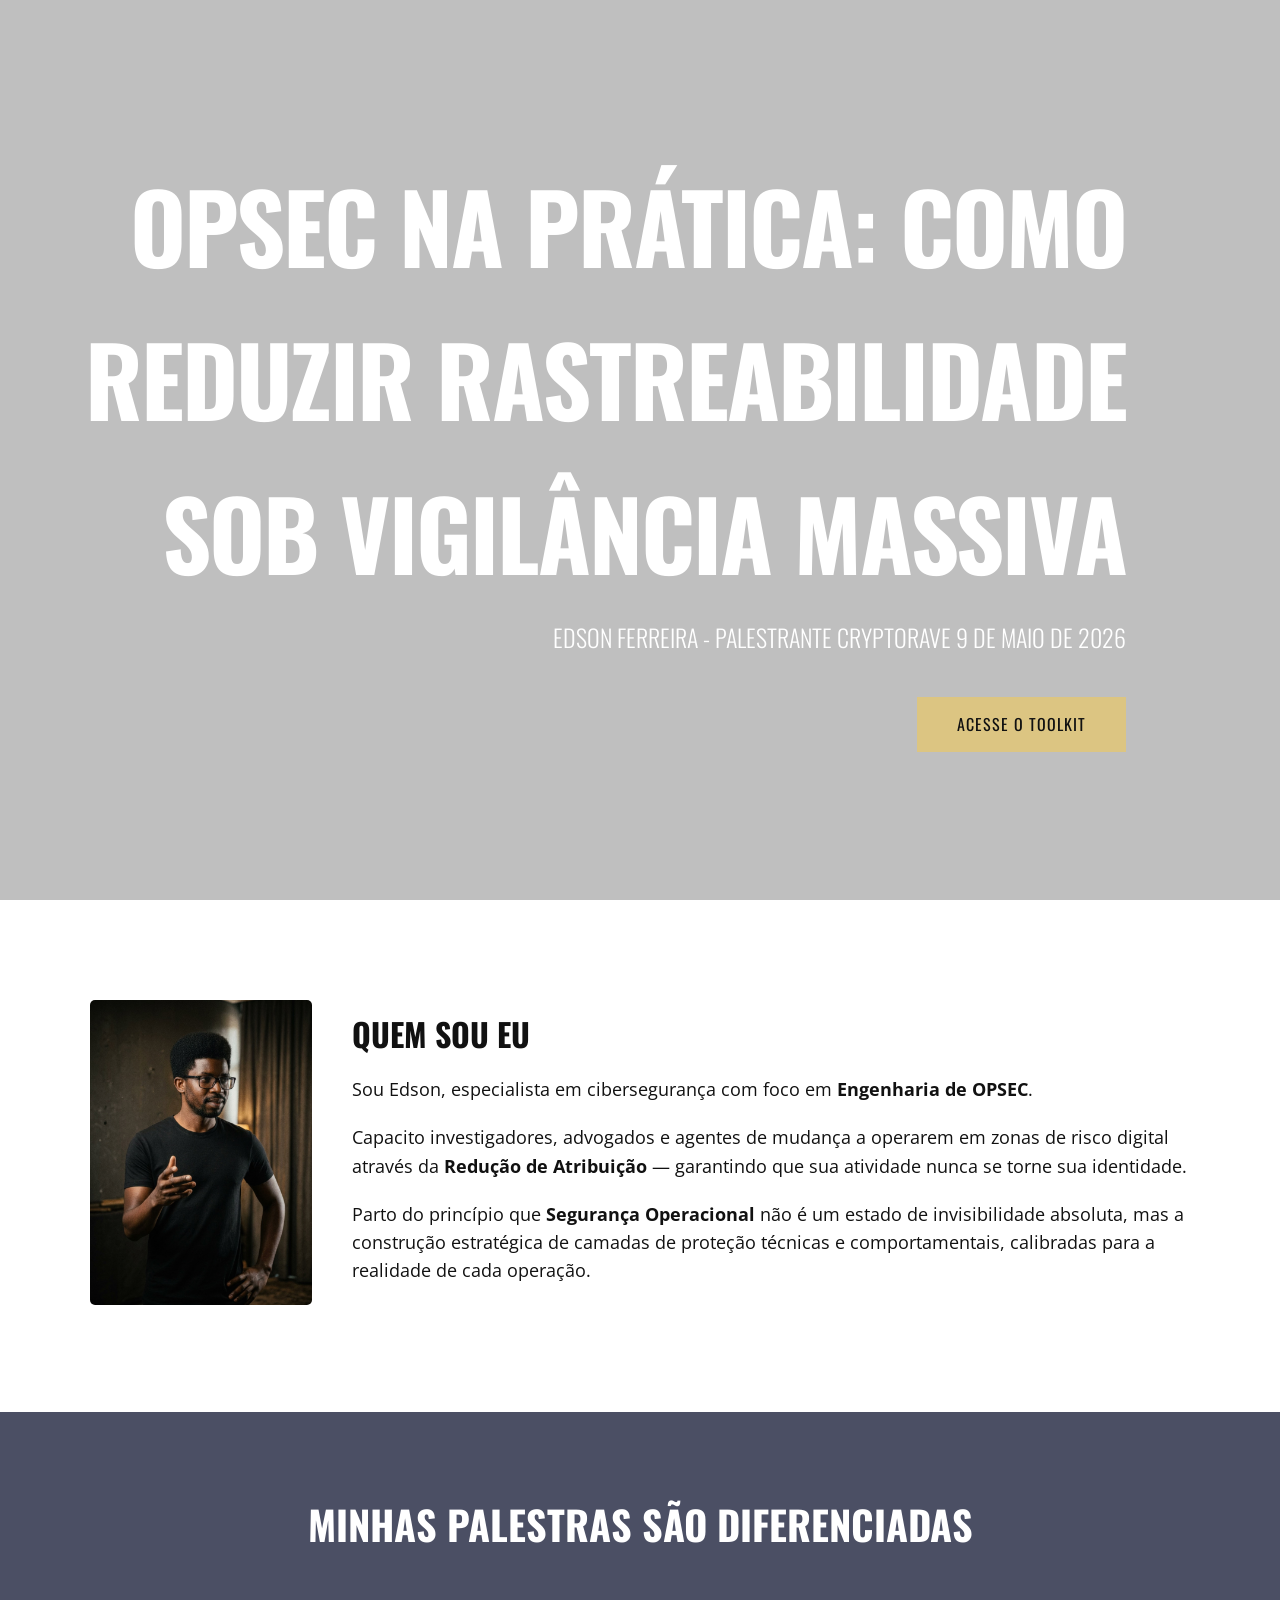
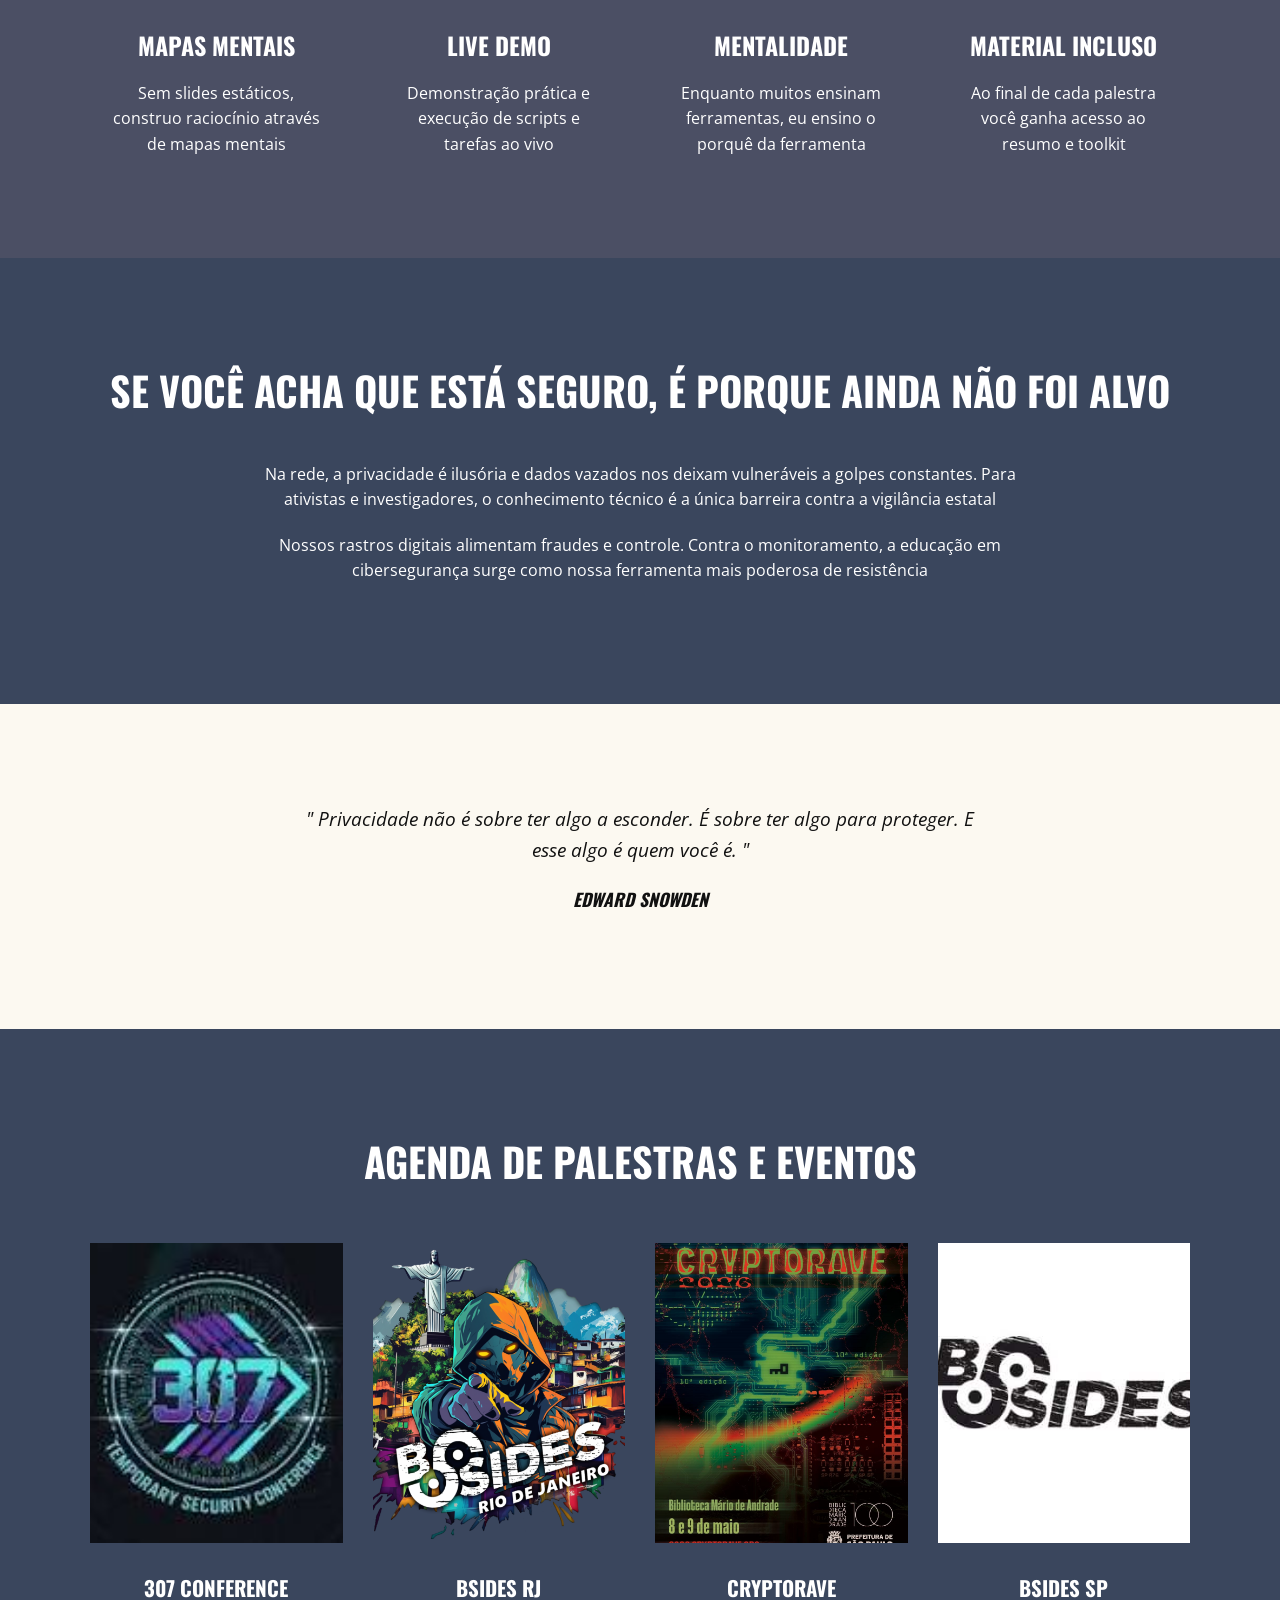
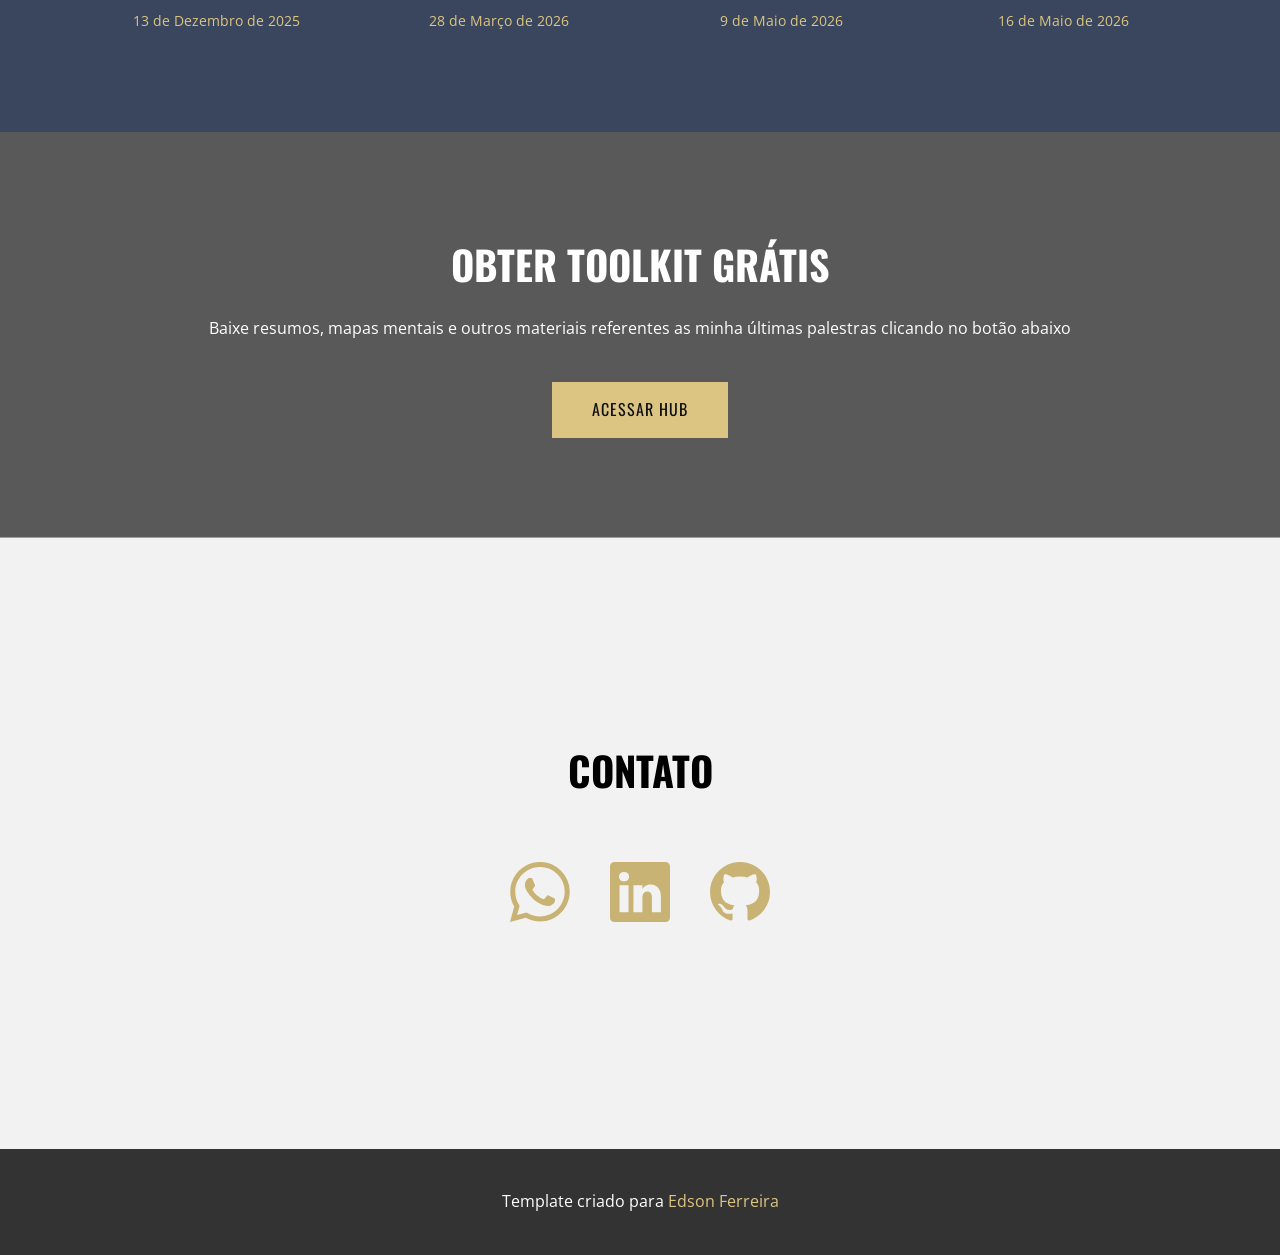
==== docs/index.html @ 75ad2853 "site update" ====
<!DOCTYPE html>
<html lang="pt-BR">
<head>
    <meta charset="UTF-8">
    <meta name="viewport" content="width=device-width, initial-scale=1.0">
    <title>Palestrante Edson Ferreira</title>
    <link rel="stylesheet" href="style.css">
    <link href="https://fonts.googleapis.com/css2?family=Oswald:wght@300;400;700&family=Open+Sans:wght@300;400;600;700&display=swap" rel="stylesheet">
</head>
<body>

    <!-- Section 1: Hero -->
    <section class="hero">
        <div class="container">
            
            <div class="hero-content">
                <h1>OPSEC na Prática: Como Reduzir Rastreabilidade sob Vigilância Massiva</h1>
                <h3>Edson Ferreira - Palestrante CryptoRave 9 de maio de 2026</h3>
                <a href="https://mega.nz/folder/TqhE2b7R#k2i8Ssuk_IgOV8FLFuTbSA" target="_blank" class="btn">ACESSE O TOOLKIT</a>
            </div>
        </div>
    </section>

    <!-- Section 2: Quem Somos -->
    <section class="about">
        <div class="container flex">
            <div class="about-image">
                <img src="img/edsonteraverso.png" alt="Edson">
            </div>
            <div class="about-text">
                <h3>QUEM SOU EU</h3>
                <p>Sou Edson, especialista em cibersegurança com foco em <b>Engenharia de OPSEC</b>.
</p>
                <p>Capacito investigadores, advogados e agentes de mudança a operarem em zonas de risco digital através da <b>Redução de Atribuição</b> — garantindo que sua atividade nunca se torne sua identidade.
</p>

<p>Parto do princípio que <b>Segurança Operacional</b> não é um estado de invisibilidade absoluta, mas a construção estratégica de camadas de proteção técnicas e comportamentais, calibradas para a realidade de cada operação.</p>

            </div>
        </div>
    </section>

    <!-- Section 3: Diferenciais -->
    <section class="differences">
        <div class="container">
            <h2>Minhas palestras são diferenciadas</h2>
            <div class="grid-4">
                <div class="diff-item">
                    <h3>Mapas mentais</h3>
                    <p>Sem slides estáticos, construo raciocínio através de mapas mentais</p>
                </div>
                <div class="diff-item">
                    <h3>Live Demo</h3>
                    <p>Demonstração prática e execução de scripts e tarefas ao vivo</p>
                </div>
                <div class="diff-item">
                    <h3>Mentalidade</h3>
                    <p>Enquanto muitos ensinam ferramentas, eu ensino o porquê da ferramenta</p>
                </div>
                <div class="diff-item">
                    <h3>Material Incluso</h3>
                    <p>Ao final de cada palestra você ganha acesso ao resumo e toolkit</p>
                </div>
            </div>
        </div>
    </section>

    <!-- Section 5: Wellcom -->
    <section class="welcome">
        <div class="container">
            <h2>Se você acha que está seguro, é porque ainda não foi alvo</h2>
            <div class="welcome-content">
                <p>Na rede, a privacidade é ilusória e dados vazados nos deixam vulneráveis a golpes constantes. Para ativistas e investigadores, o conhecimento técnico é a única barreira contra a vigilância estatal</p>
                <p>Nossos rastros digitais alimentam fraudes e controle. Contra o monitoramento, a educação em cibersegurança surge como nossa ferramenta mais poderosa de resistência</p>
            </div>
        </div>
    </section>

    <!-- Section 7: Depoimentos -->
    <section class="testimonials">
        <div class="container">
            
            <div class="testimonial-box">
                <p>" Privacidade não é sobre ter algo a esconder. É sobre ter algo para proteger. E esse algo é quem você é. "</p>
                <h6>Edward Snowden</h6>
            </div>
        </div>
    </section>

    <!-- Section 8: Nosso Time -->
    <section class="team">
        <div class="container">
            <h2>AGENDA DE PALESTRAS E  EVENTOS</h2>
            <div class="grid-4">
                
                <div class="team-member">
                    <img src="img/307.jpeg" alt="307">
                    <h5>307 Conference</h5>
                    <p>13 de Dezembro de 2025</p>
                </div>
                <div class="team-member">
                    <img src="img/bsidesrj2026.png" alt="Bsides">
                    <h5>BSides RJ</h5>
                    <p>28 de Março de 2026</p>
                </div>
                <div class="team-member">
                    <img src="img/cryptorave2026.JPG" alt="CryptoRave">
                    <h5>CryptoRave</h5>
                    <p>9 de Maio de 2026</p>
                </div>
                <div class="team-member">
                    <img src="img/bsidessp.jpg" alt="DevFest">
                    <h5>BSides SP</h5>
                    <p>16 de Maio de 2026</p>
                </div>
            </div>
        </div>
    </section>

    <!-- Section 9: Consulta Grátis -->
    <section class="free-consultation">
        <div class="container">
            <h3>obter toolkit grátis</h3>
            <p>Baixe resumos, mapas mentais e outros materiais referentes as minha últimas palestras clicando no botão abaixo</p>
            <a href="https://mega.nz/folder/fmhHBZbS#oVBA1mnUXLTudNggV1GEWg" target="_blank" class="btn">ACESSAR HUB</a>
        </div>
    </section>

    <!-- Section 10: Contato -->
    <section class="contact" style="padding: 200px 0; text-align: center;">
    <div class="container">
        <!-- Título em Preto -->
        <h2 style="margin-bottom: 40px; color: #000000;">CONTATO</h2>
        
        <div class="social-links" style="display: flex; justify-content: center; gap: 40px; padding: 20px 0;">
            
            <!-- WhatsApp -->
            <a href="https://wa.me/5511998306518" target="_blank" rel="noopener noreferrer" aria-label="WhatsApp" style="color: #c9b374; text-decoration: none;">
                <svg xmlns="http://w3.org" width="60" height="60" fill="currentColor" viewBox="0 0 16 16">
                    <path d="M13.601 2.326A7.854 7.854 0 0 0 7.994 0C3.627 0 .068 3.558.064 7.926c0 1.399.366 2.76 1.06 3.973L0 16l4.204-1.102a7.933 7.933 0 0 0 3.79.965h.004c4.368 0 7.926-3.558 7.93-7.93a7.898 7.898 0 0 0-2.327-5.607zM7.994 14.52a6.573 6.573 0 0 1-3.356-.92l-.24-.144-2.494.654.666-2.433-.156-.251a6.56 6.56 0 0 1-1.007-3.505c0-3.626 2.957-6.584 6.591-6.584a6.56 6.56 0 0 1 4.66 1.931 6.557 6.557 0 0 1 1.928 4.66c-.004 3.639-2.961 6.592-6.592 6.592zm3.615-4.934c-.197-.099-1.17-.578-1.353-.646-.182-.065-.315-.099-.445.099-.133.197-.513.646-.627.775-.114.133-.232.148-.43.05-.197-.1-.836-.308-1.592-.985-.59-.525-.985-1.175-1.103-1.372-.114-.198-.011-.304.088-.403.087-.088.197-.232.296-.346.1-.114.133-.198.198-.33.065-.134.034-.248-.015-.347-.05-.099-.445-1.076-.612-1.47-.16-.389-.323-.335-.445-.34-.114-.007-.247-.007-.38-.007a.729.729 0 0 0-.529.247c-.182.198-.691.677-.691 1.654 0 .977.71 1.916.81 2.049.098.133 1.394 2.132 3.383 2.992.47.205.84.326 1.129.418.475.152.904.129 1.246.08.38-.058 1.171-.48 1.338-.943.164-.464.164-.86.114-.943-.049-.084-.182-.133-.38-.232z"/>
                </svg>
            </a>

            <!-- LinkedIn -->
            <a href="https://linkedin.com/in/teraverso" target="_blank" rel="noopener noreferrer" aria-label="LinkedIn" style="color: #c9b374; text-decoration: none;">
                <svg xmlns="http://w3.org" width="60" height="60" fill="currentColor" viewBox="0 0 16 16">
                    <path d="M0 1.146C0 .513.526 0 1.175 0h13.65C15.474 0 16 .513 16 1.146v13.708c0 .633-.526 1.146-1.175 1.146H1.175C.526 16 0 15.487 0 14.854V1.146zm4.943 12.248V6.169H2.542v7.225h2.401zm-1.2-8.212c.837 0 1.358-.554 1.358-1.248-.015-.709-.52-1.248-1.342-1.248-.822 0-1.359.54-1.359 1.248 0 .694.521 1.248 1.327 1.248h.016zm4.908 8.212V9.359c0-.216.016-.432.08-.586.173-.432.568-.878 1.232-.878.869 0 1.216.662 1.216 1.634v3.865h2.401V9.25c0-2.22-1.184-3.252-2.764-3.252-1.274 0-1.845.7-2.165 1.193v.025h-.016a5.54 5.54 0 0 1 .016-.025V6.169h-2.4c.03.678 0 7.225 0 7.225h2.4z"/>
                </svg>
            </a>

            <!-- GitHub -->
            <a href="https://github.com/teraverso" target="_blank" rel="noopener noreferrer" aria-label="GitHub" style="color: #c9b374; text-decoration: none;">
                <svg xmlns="http://w3.org" width="60" height="60" fill="currentColor" viewBox="0 0 16 16">
                    <path d="M8 0C3.58 0 0 3.58 0 8c0 3.54 2.29 6.53 5.47 7.59.4.07.55-.17.55-.38 0-.19-.01-.82-.01-1.49-2.01.37-2.53-.49-2.69-.94-.09-.23-.48-.94-.82-1.13-.28-.15-.68-.52-.01-.53.63-.01 1.08.58 1.23.82.72 1.21 1.87.87 2.33.66.07-.52.28-.87.51-1.07-1.78-.2-3.64-.89-3.64-3.95 0-.87.31-1.59.82-2.15-.08-.2-.36-1.02.08-2.12 0 0 .67-.21 2.2.82.64-.18 1.32-.27 2-.27.68 0 1.36.09 2 .27 1.53-1.04 2.2-.82 2.2-.82.44 1.1.16 1.92.08 2.12.51.56.82 1.27.82 2.15 0 3.07-1.87 3.75-3.65 3.95.29.25.54.73.54 1.48 0 1.07-.01 1.93-.01 2.2 0 .21.15.46.55.38A8.012 8.012 0 0 0 16 8c0-4.42-3.58-8-8-8z"/>
                </svg>
            </a>

        </div>
    </div>
</section>

    <!-- Footer -->
    <footer>
        <div class="container">
            <p>Template criado para <a href="#">Edson Ferreira</a></p>
        </div>
    </footer>

</body>
</html>
---- docs/style.css ----
/* Reset e Estilos Gerais */
* {
    margin: 0;
    padding: 0;
    box-sizing: border-box;
}

body {
    font-family: 'Open Sans', sans-serif;
    color: #111111;
    line-height: 1.6;
    overflow-x: hidden;
}

h1, h2, h3, h4, h5, h6 {
    font-family: 'Oswald', sans-serif;
    text-transform: uppercase;
    margin-bottom: 1rem;
}

.container {
    max-width: 1140px;
    margin: 0 auto;
    padding: 0 20px;
}

.flex {
    display: flex;
    align-items: center;
    gap: 40px;
}

.grid-4 {
    display: grid;
    grid-template-columns: repeat(auto-fit, minmax(250px, 1fr));
    gap: 30px;
}

.btn {
    display: inline-block;
    background-color: #DCC582;
    color: #111111;
    padding: 15px 40px;
    text-decoration: none;
    font-family: 'Oswald', sans-serif;
    font-weight: 400;
    letter-spacing: 1px;
    transition: background 0.3s;
    border: none;
    cursor: pointer;
}

.btn:hover {
    background-color: #c9b374;
}

/* Section 1: Hero */
.hero {
    background: linear-gradient(0deg, rgba(0, 0, 0, 0.25), rgba(0, 0, 0, 0.25)), 
                url("/img/hero.jpg");
    background-size: cover;
    background-position: center;
    height: 100vh;
    display: flex;
    align-items: center;
    justify-content: flex-end;
    color: #ffffff;
    text-align: right;
    padding-right: 10%;
}

.hero .logo {
    width: 100px;
    margin-bottom: 30px;
    position: absolute;
    top: 50px;
    left: 50px;
}

.hero h1 {
    font-size: 6rem;
    font-weight: 700;
    margin-bottom: 10px;
    letter-spacing: -2px;
}

.hero h3 {
    font-size: 1.5rem;
    font-weight: 300;
    margin-bottom: 40px;
}

/* Section 2: About */
.about {
    padding: 100px 0;
    background-color: #ffffff;
}

.about-image img {
    width: 100%;
    max-width: 500px;
    border-radius: 5px;
}

.about-text h3 {
    font-size: 2rem;
    color: #111111;
}

.about-text p {
    margin-bottom: 20px;
    font-size: 1.1rem;
}

/* Section 3: Differences */
.differences {
    padding: 80px 0;
    background-color: #4B4F64;
    color: #ffffff;
    text-align: center;
}

.differences h2 {
    font-size: 2.5rem;
    margin-bottom: 50px;
}

.diff-item {
    padding: 20px;
}

.diff-item h5 {
    font-size: 1.2rem;
    color: #DCC582;
}

.diff-item h3 {
    font-size: 1.5rem;
}

/* Section 5: Welcome */
.welcome {
    padding: 100px 0;
    background-color: #3A465D;
    color: #ffffff;
    text-align: center;
}

.welcome h2 {
    font-size: 2.5rem;
    margin-bottom: 40px;
}

.welcome-content {
    max-width: 800px;
    margin: 0 auto;
}

.welcome-content p {
    margin-bottom: 20px;
}

/* Section 7: Testimonials */
.testimonials {
    padding: 100px 0;
    background-color: #FCF9F1;
    text-align: center;
}

.testimonial-box {
    max-width: 700px;
    margin: 0 auto;
    font-style: italic;
}

.testimonial-box p {
    font-size: 1.2rem;
    margin-bottom: 20px;
}

.testimonial-box h6 {
    font-size: 1.1rem;
    font-weight: 700;
}

/* Section 8: Team */
.team {
    padding: 100px 0;
    background-color: #3A465D;
    color: #ffffff;
    text-align: center;
}

.team h2 {
    font-size: 2.5rem;
    margin-bottom: 50px;
}

.team-member img {
    width: 100%;
    height: 300px;
    object-fit: cover;
    margin-bottom: 20px;
}

.team-member h5 {
    font-size: 1.3rem;
    margin-bottom: 5px;
}

.team-member p {
    font-size: 0.9rem;
    color: #DCC582;
}

/* Section 9: Free Consultation */
.free-consultation {
    padding: 100px 0;
    background: linear-gradient(0deg, rgba(0, 0, 0, 0.65), rgba(0, 0, 0, 0.65)), 
                url("/img/hero.jpg");
    background-size: cover;
    background-position: center;
    color: #ffffff;
    text-align: center;
}

.free-consultation h3 {
    font-size: 2.5rem;
    margin-bottom: 20px;
}

.free-consultation p {
    margin-bottom: 40px;
}

/* Section 10: Contact */
.contact {
    padding: 100px 0;
    background-color: #F2F2F2;
}

.contact h2 {
    text-align: center;
    font-size: 2.5rem;
    margin-bottom: 50px;
}

.contact-grid {
    display: grid;
    grid-template-columns: 1fr 1fr;
    gap: 50px;
}

.contact-form input, .contact-form textarea {
    width: 100%;
    padding: 15px;
    margin-bottom: 20px;
    border: 1px solid #ccc;
    font-family: inherit;
}

.contact-form textarea {
    height: 150px;
}

.contact-info h3 {
    font-size: 1.8rem;
}

/* Footer */
footer {
    padding: 40px 0;
    background-color: #333333;
    color: #ffffff;
    text-align: center;
}

footer a {
    color: #DCC582;
    text-decoration: none;
}

/* Responsividade */
@media (max-width: 768px) {
    .flex {
        flex-direction: column;
    }
    .contact-grid {
        grid-template-columns: 1fr;
    }
    .hero h1 {
        font-size: 3rem;
    }
}
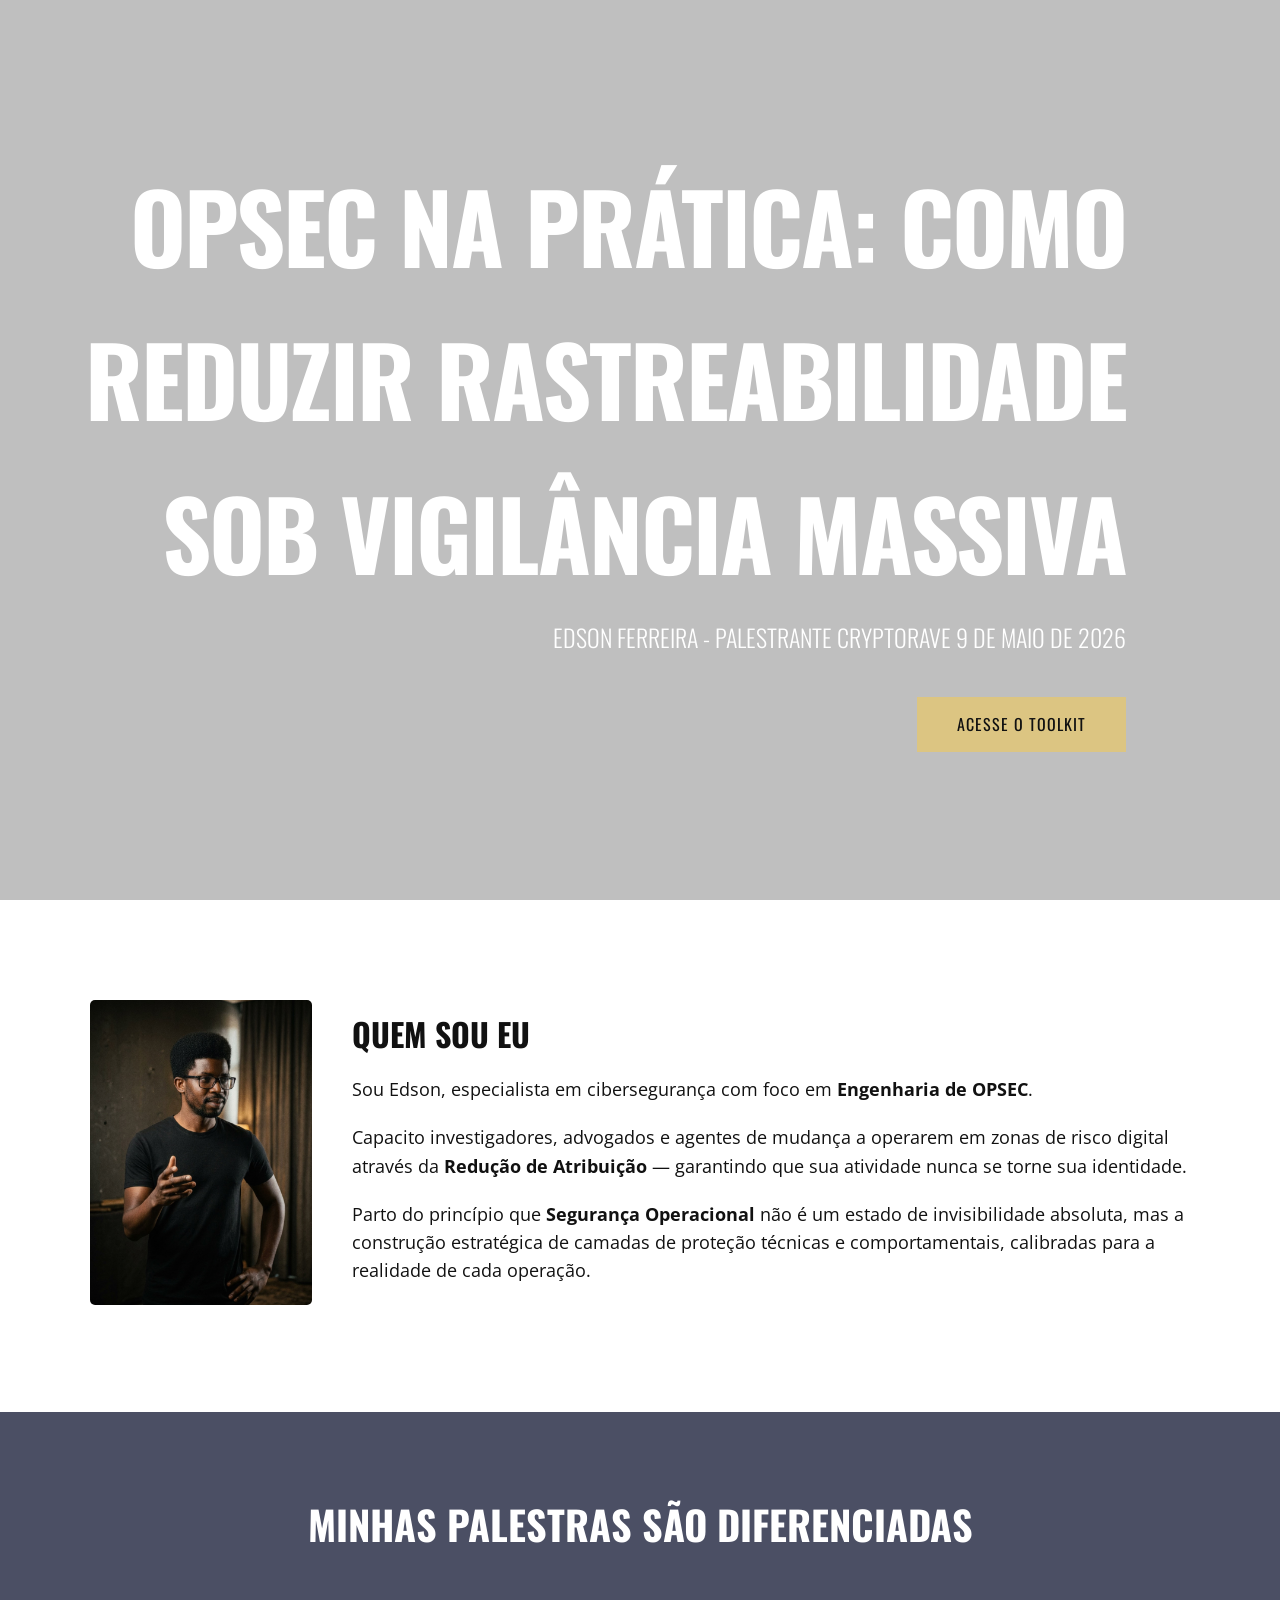
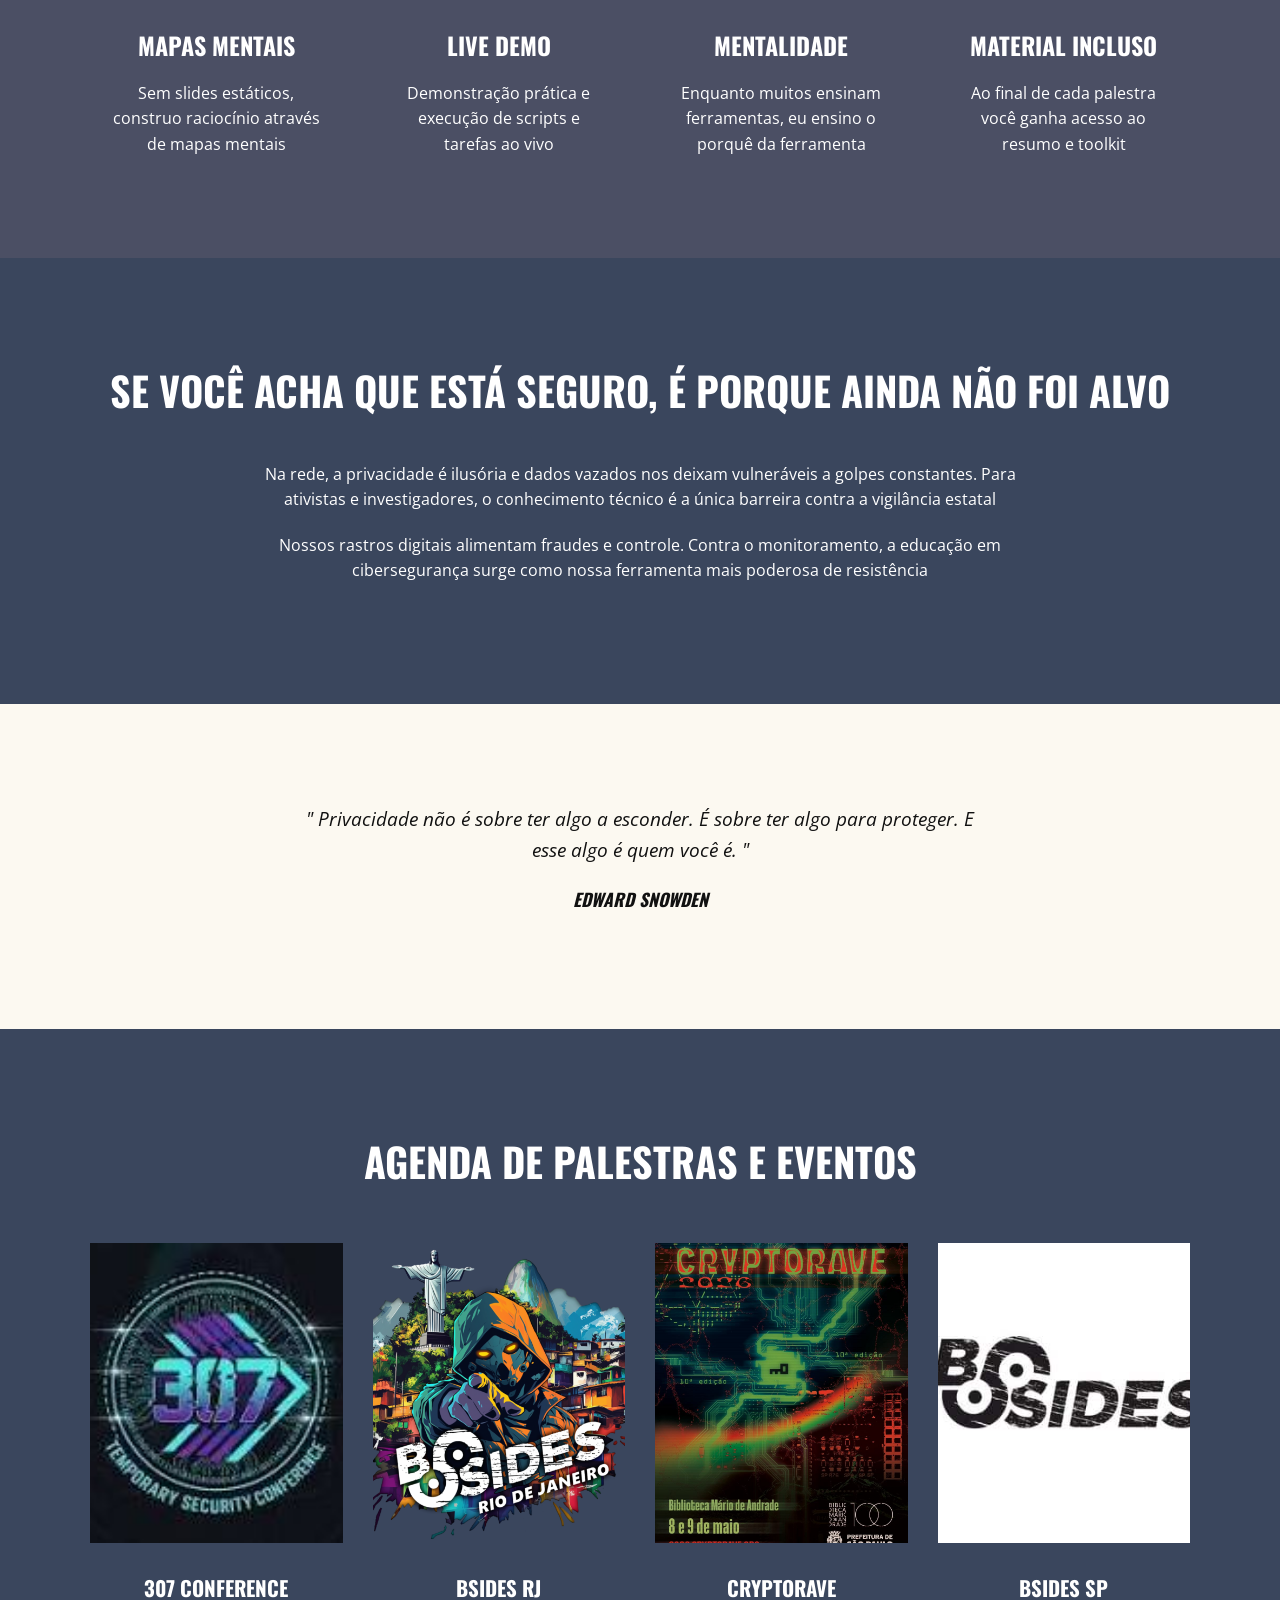
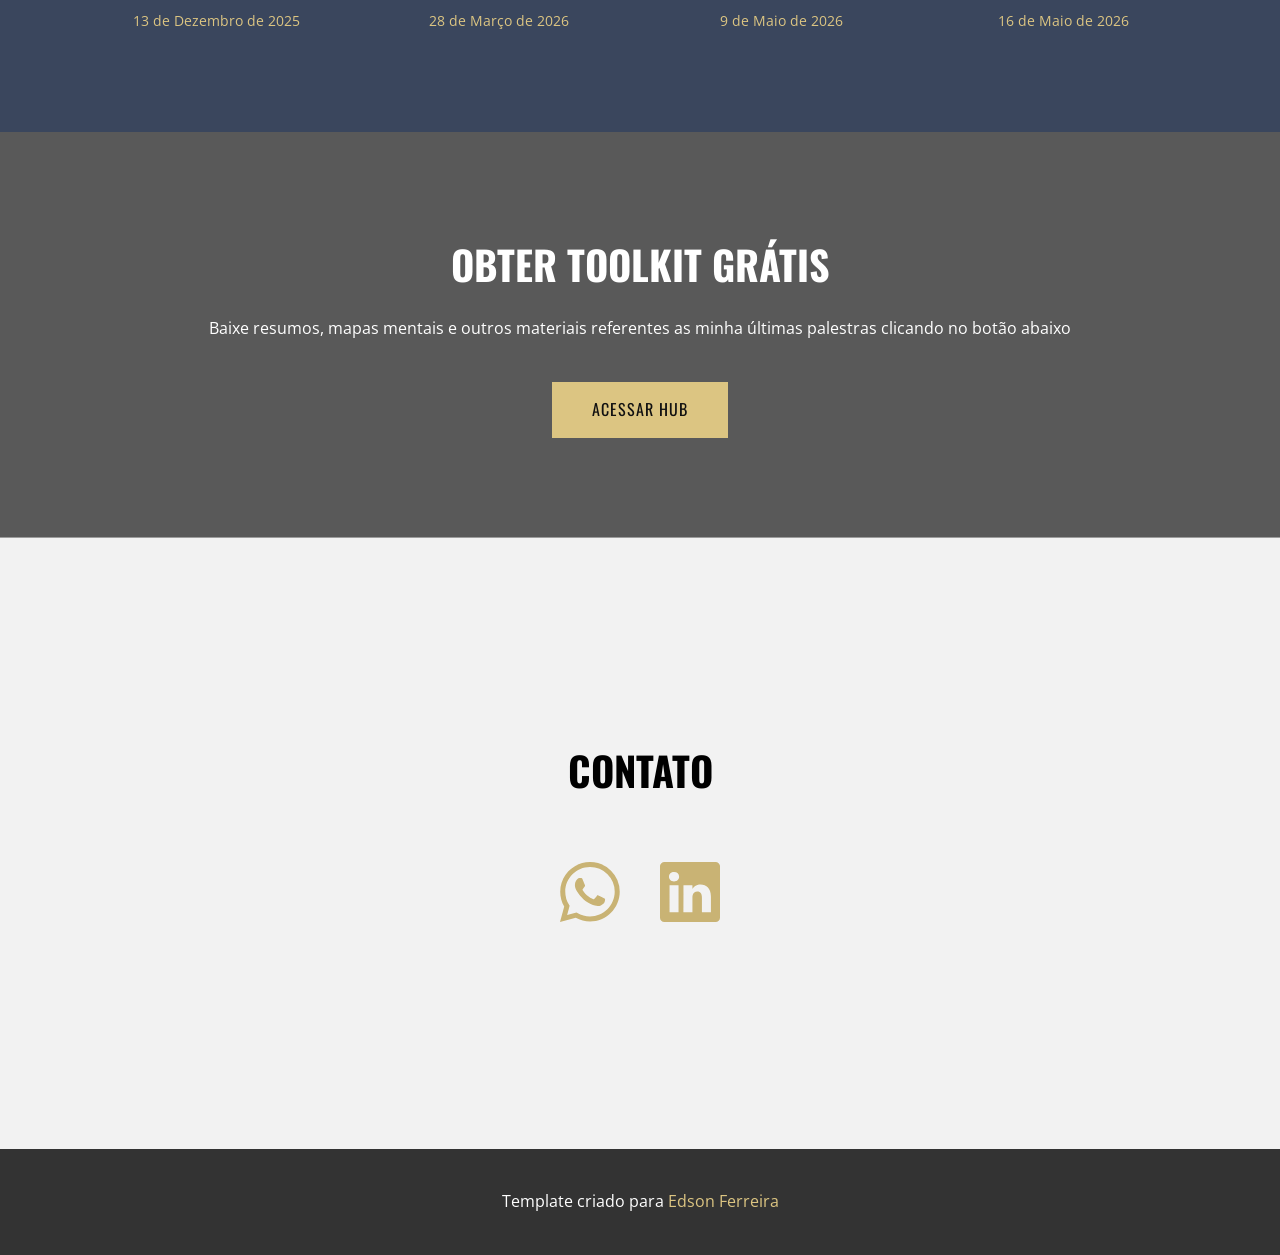
==== commit 76adc28f: "site update" ====
--- a/docs/index.html
+++ b/docs/index.html
@@ -148,12 +148,7 @@
                 </svg>
             </a>
 
-            <!-- GitHub -->
-            <a href="https://github.com/teraverso" target="_blank" rel="noopener noreferrer" aria-label="GitHub" style="color: #c9b374; text-decoration: none;">
-                <svg xmlns="http://w3.org" width="60" height="60" fill="currentColor" viewBox="0 0 16 16">
-                    <path d="M8 0C3.58 0 0 3.58 0 8c0 3.54 2.29 6.53 5.47 7.59.4.07.55-.17.55-.38 0-.19-.01-.82-.01-1.49-2.01.37-2.53-.49-2.69-.94-.09-.23-.48-.94-.82-1.13-.28-.15-.68-.52-.01-.53.63-.01 1.08.58 1.23.82.72 1.21 1.87.87 2.33.66.07-.52.28-.87.51-1.07-1.78-.2-3.64-.89-3.64-3.95 0-.87.31-1.59.82-2.15-.08-.2-.36-1.02.08-2.12 0 0 .67-.21 2.2.82.64-.18 1.32-.27 2-.27.68 0 1.36.09 2 .27 1.53-1.04 2.2-.82 2.2-.82.44 1.1.16 1.92.08 2.12.51.56.82 1.27.82 2.15 0 3.07-1.87 3.75-3.65 3.95.29.25.54.73.54 1.48 0 1.07-.01 1.93-.01 2.2 0 .21.15.46.55.38A8.012 8.012 0 0 0 16 8c0-4.42-3.58-8-8-8z"/>
-                </svg>
-            </a>
+            
 
         </div>
     </div>
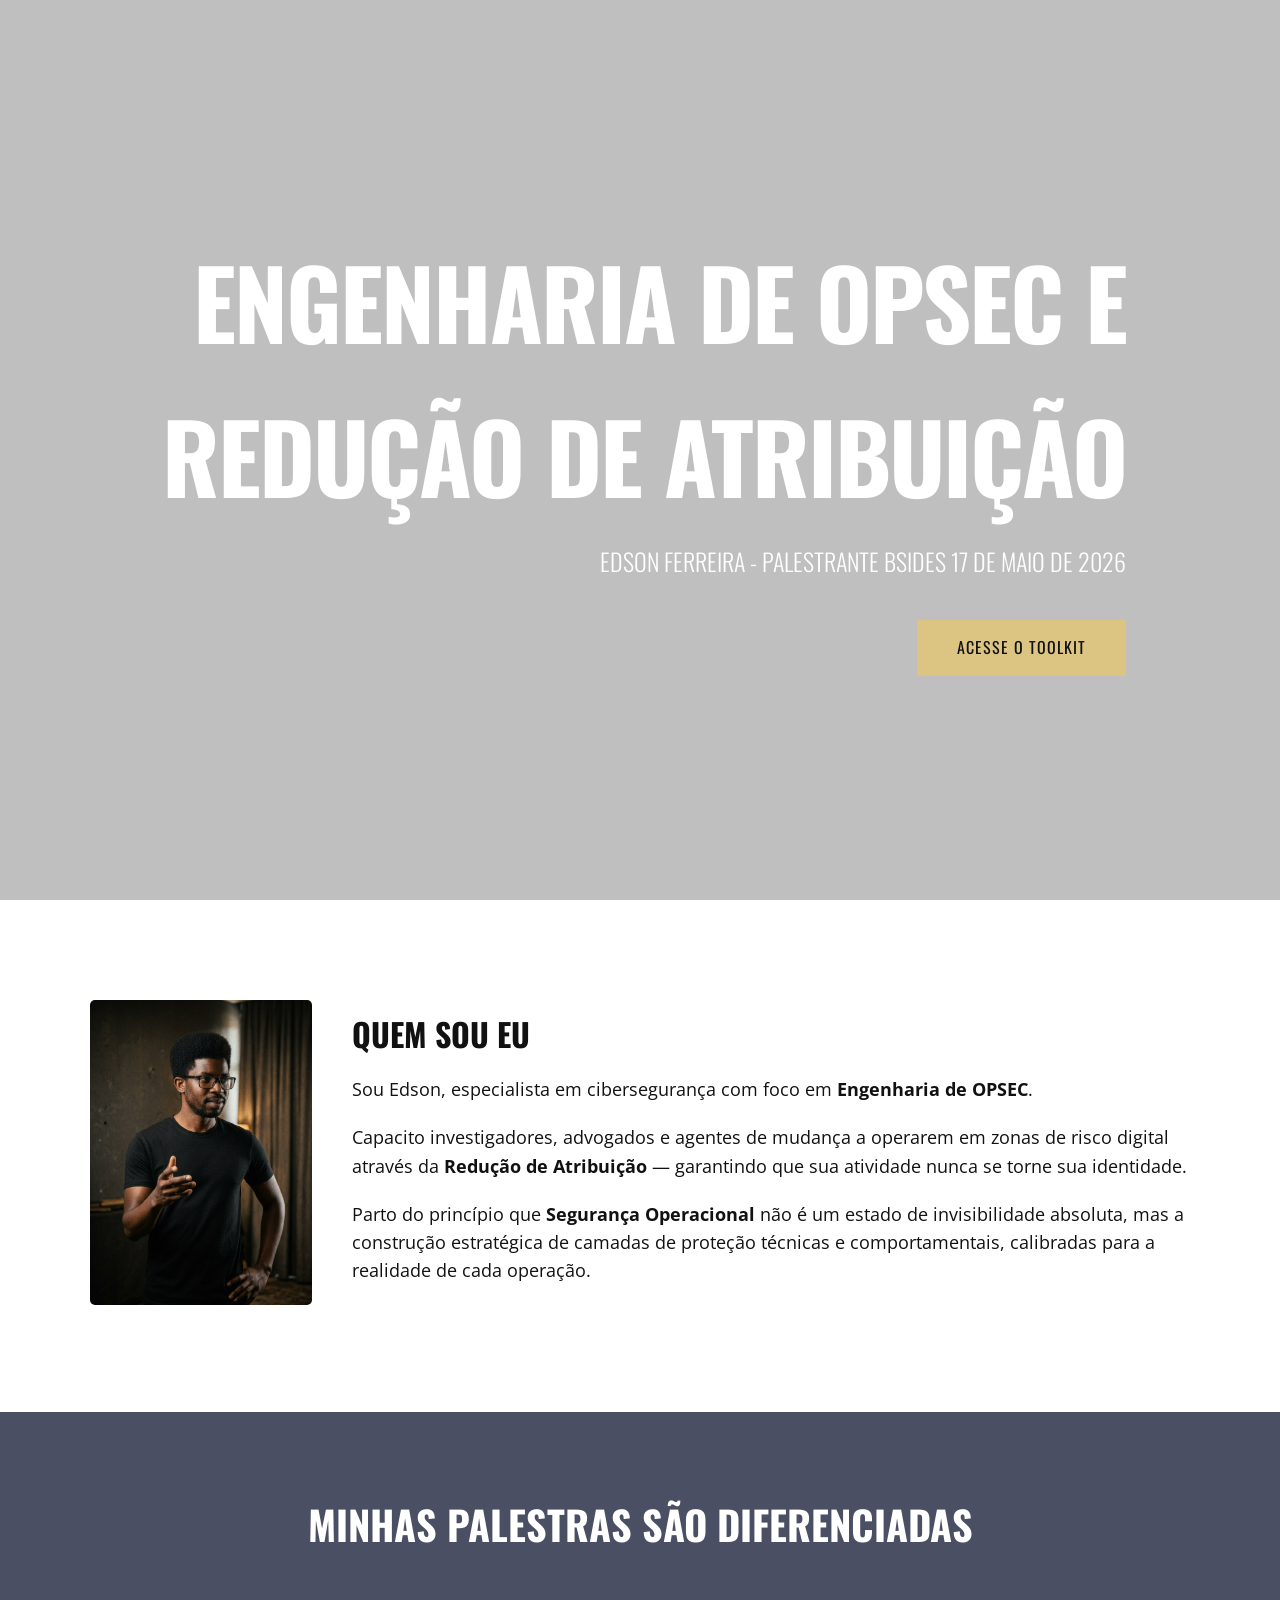
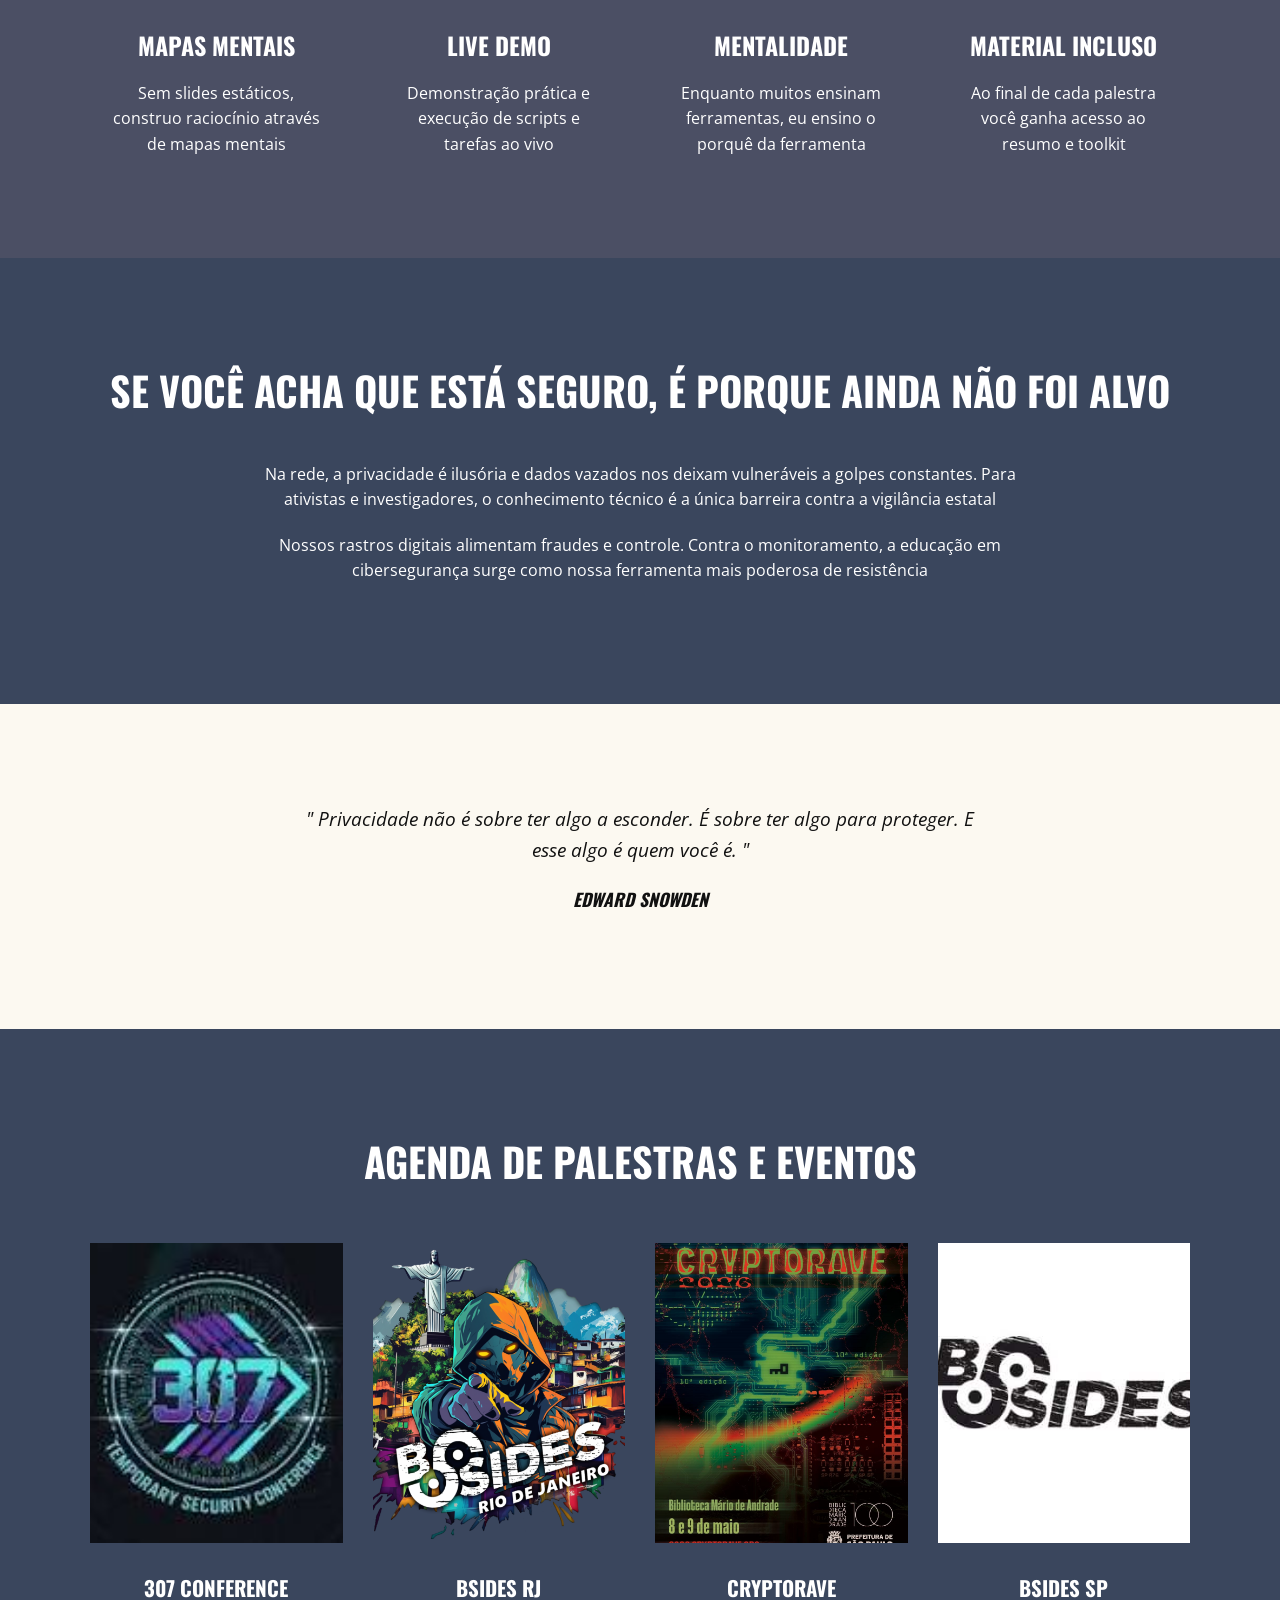
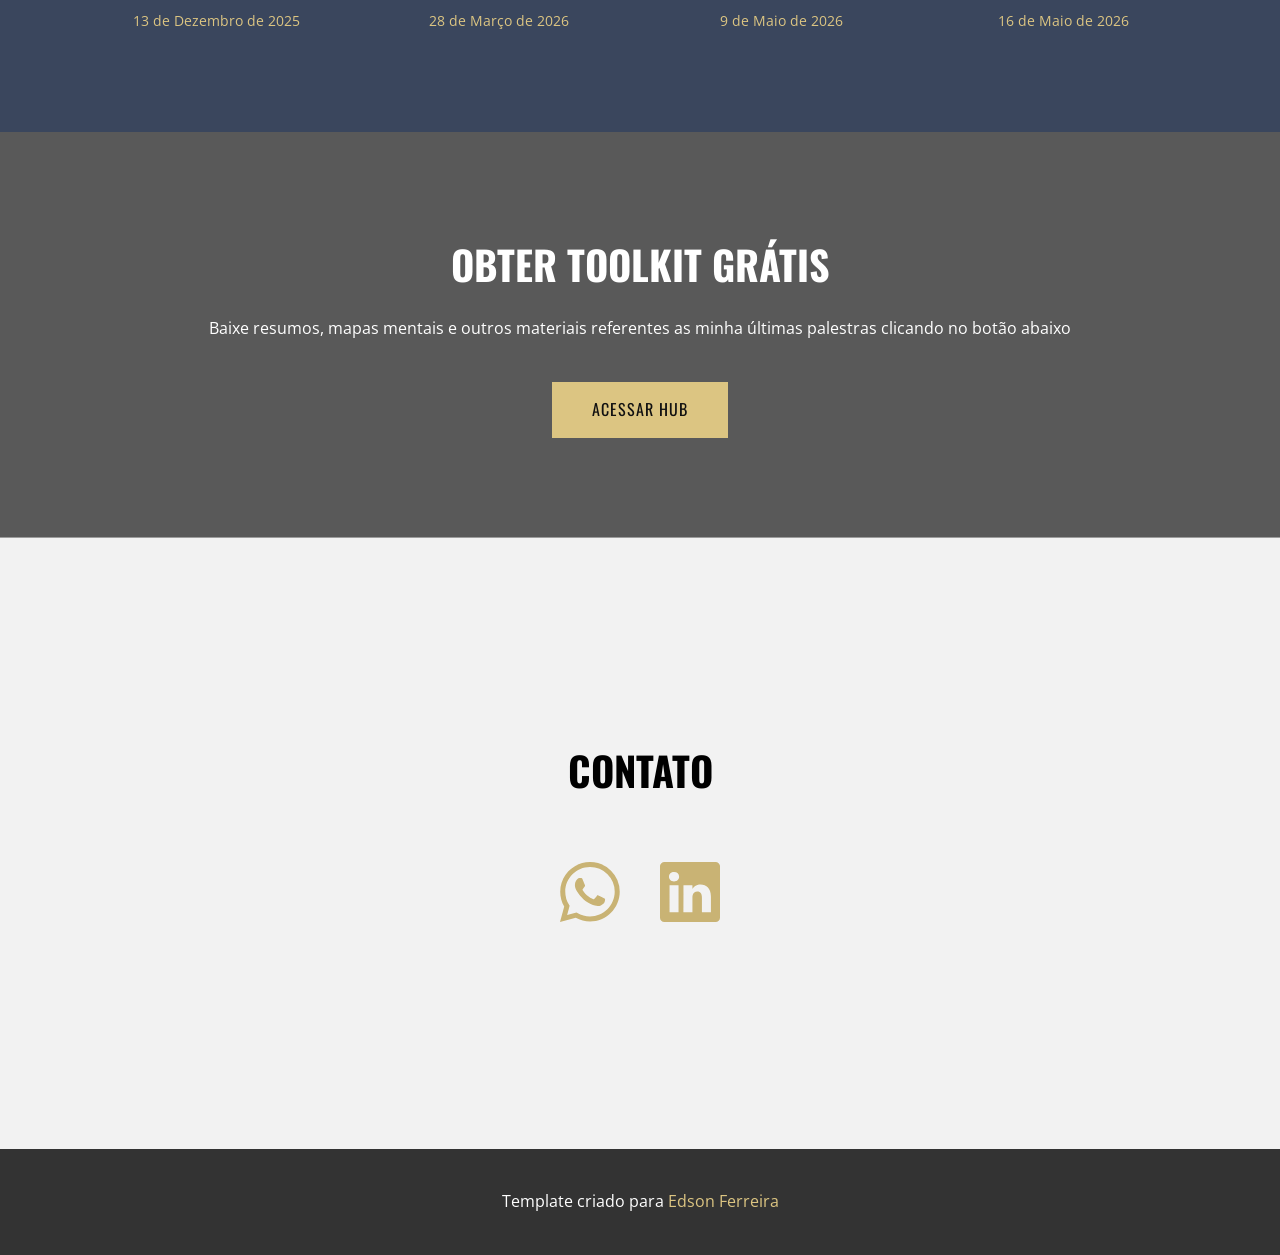
==== commit fbb5424f: "update" ====
--- a/docs/index.html
+++ b/docs/index.html
@@ -14,9 +14,9 @@
         <div class="container">
             
             <div class="hero-content">
-                <h1>OPSEC na Prática: Como Reduzir Rastreabilidade sob Vigilância Massiva</h1>
-                <h3>Edson Ferreira - Palestrante CryptoRave 9 de maio de 2026</h3>
-                <a href="https://mega.nz/folder/TqhE2b7R#k2i8Ssuk_IgOV8FLFuTbSA" target="_blank" class="btn">ACESSE O TOOLKIT</a>
+                <h1>Engenharia de OPSEC e Redução de Atribuição</h1>
+                <h3>Edson Ferreira - Palestrante BSides 17 de maio de 2026</h3>
+                <a href="https://mega.nz/folder/L7QgiaBL#qpqI33E7wtn1FtwdtGyBEA" target="_blank" class="btn">ACESSE O TOOLKIT</a>
             </div>
         </div>
     </section>
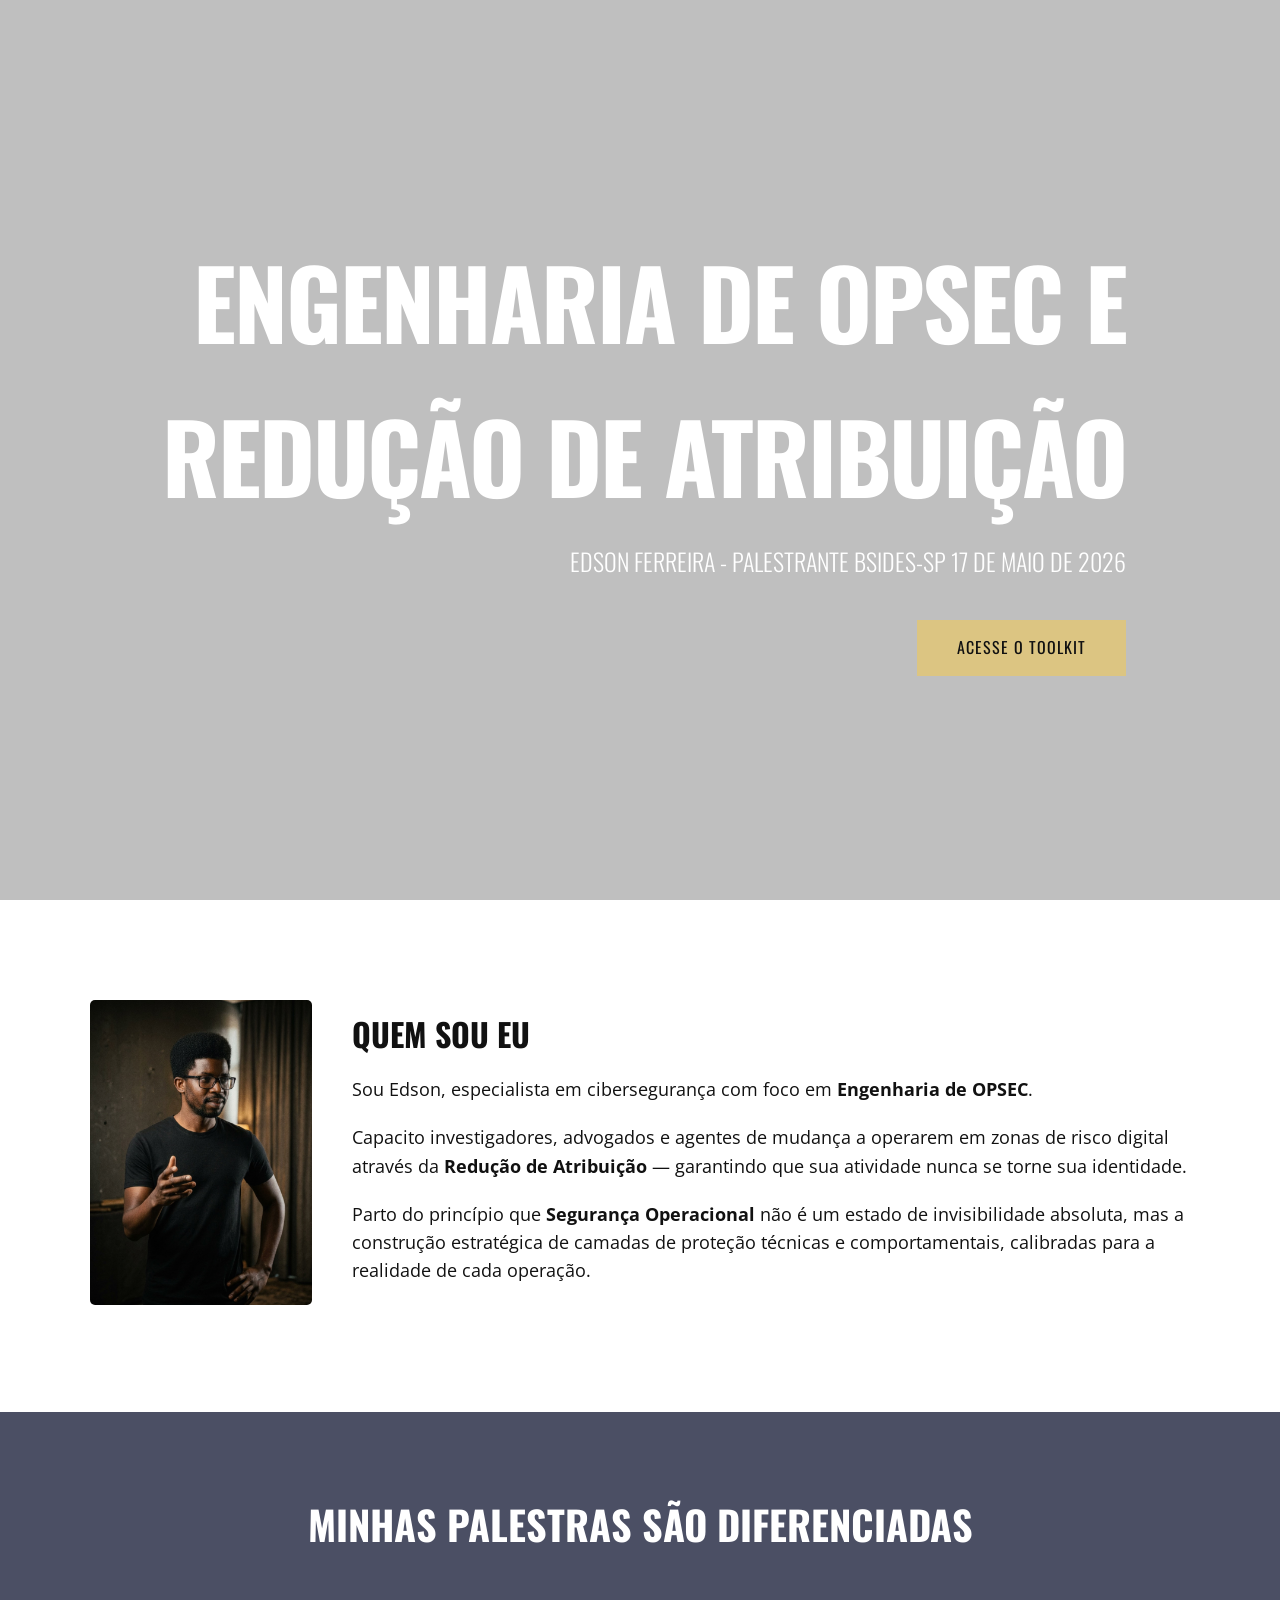
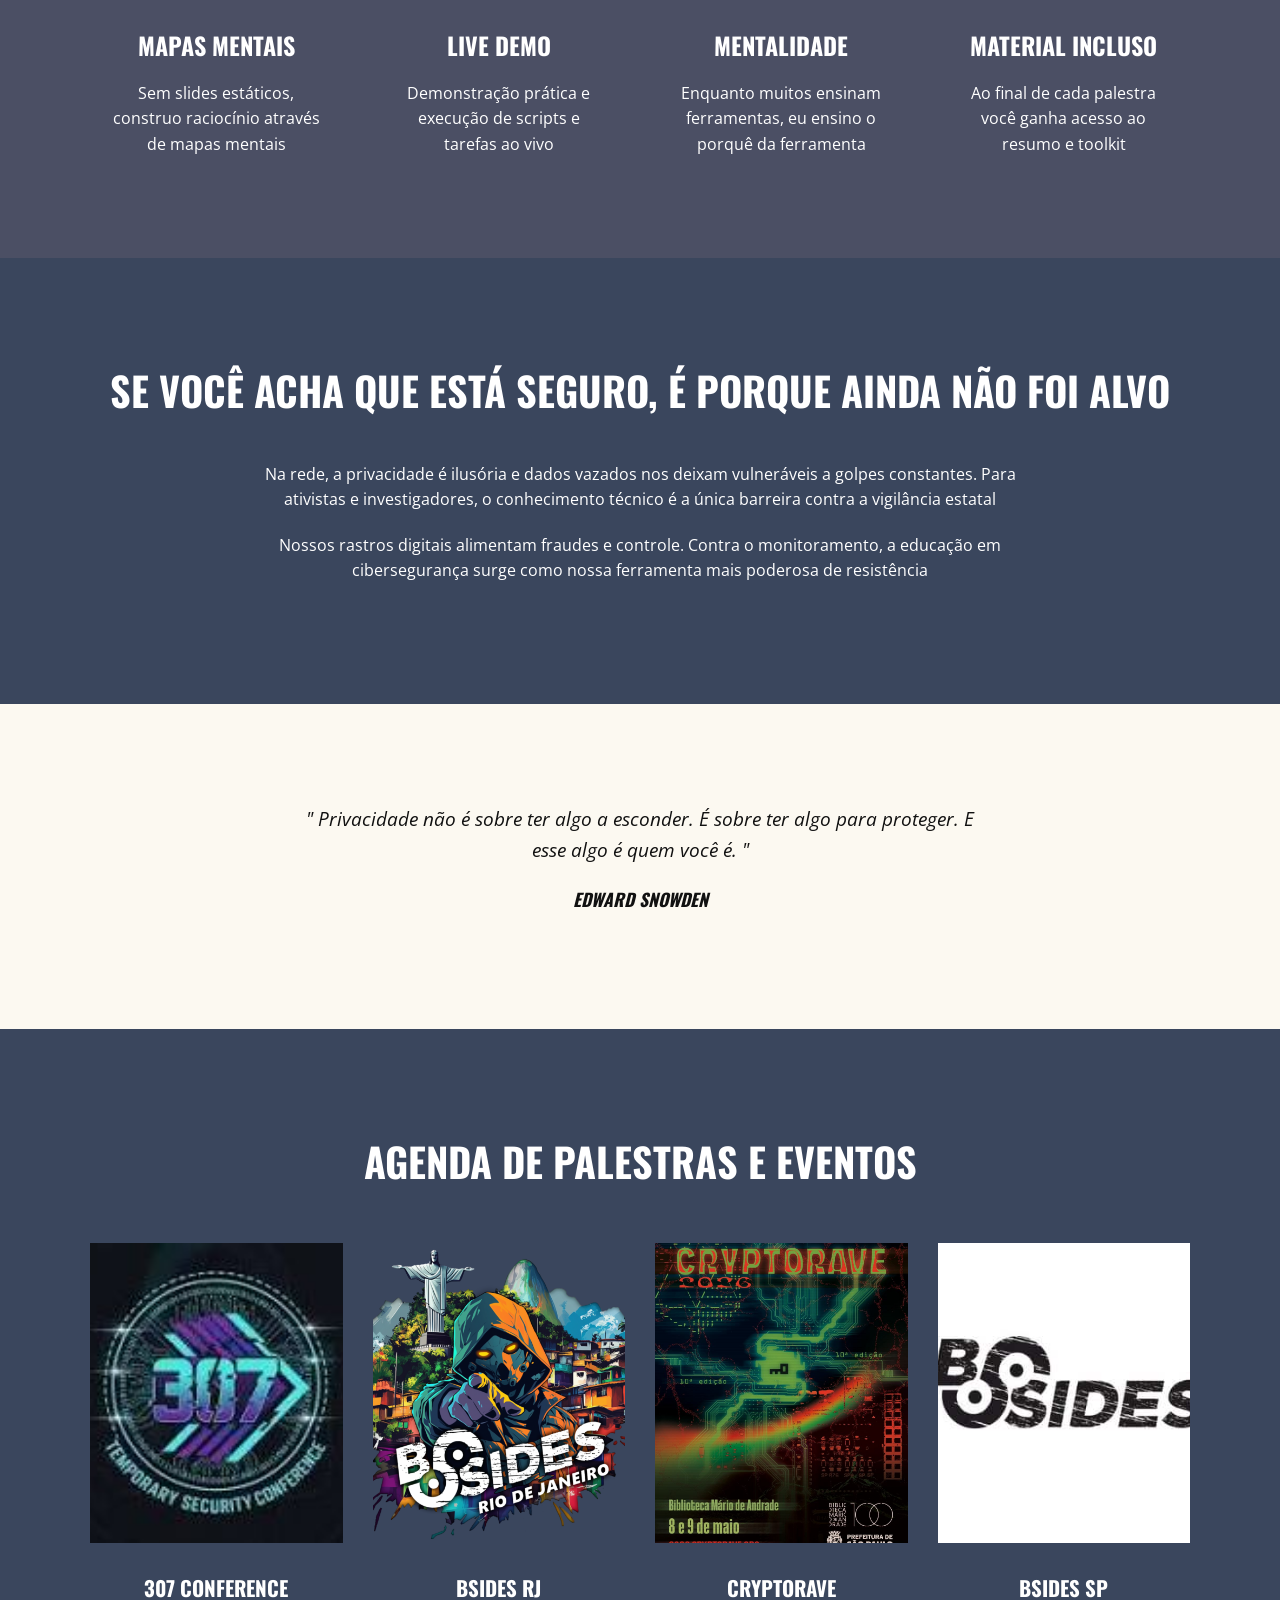
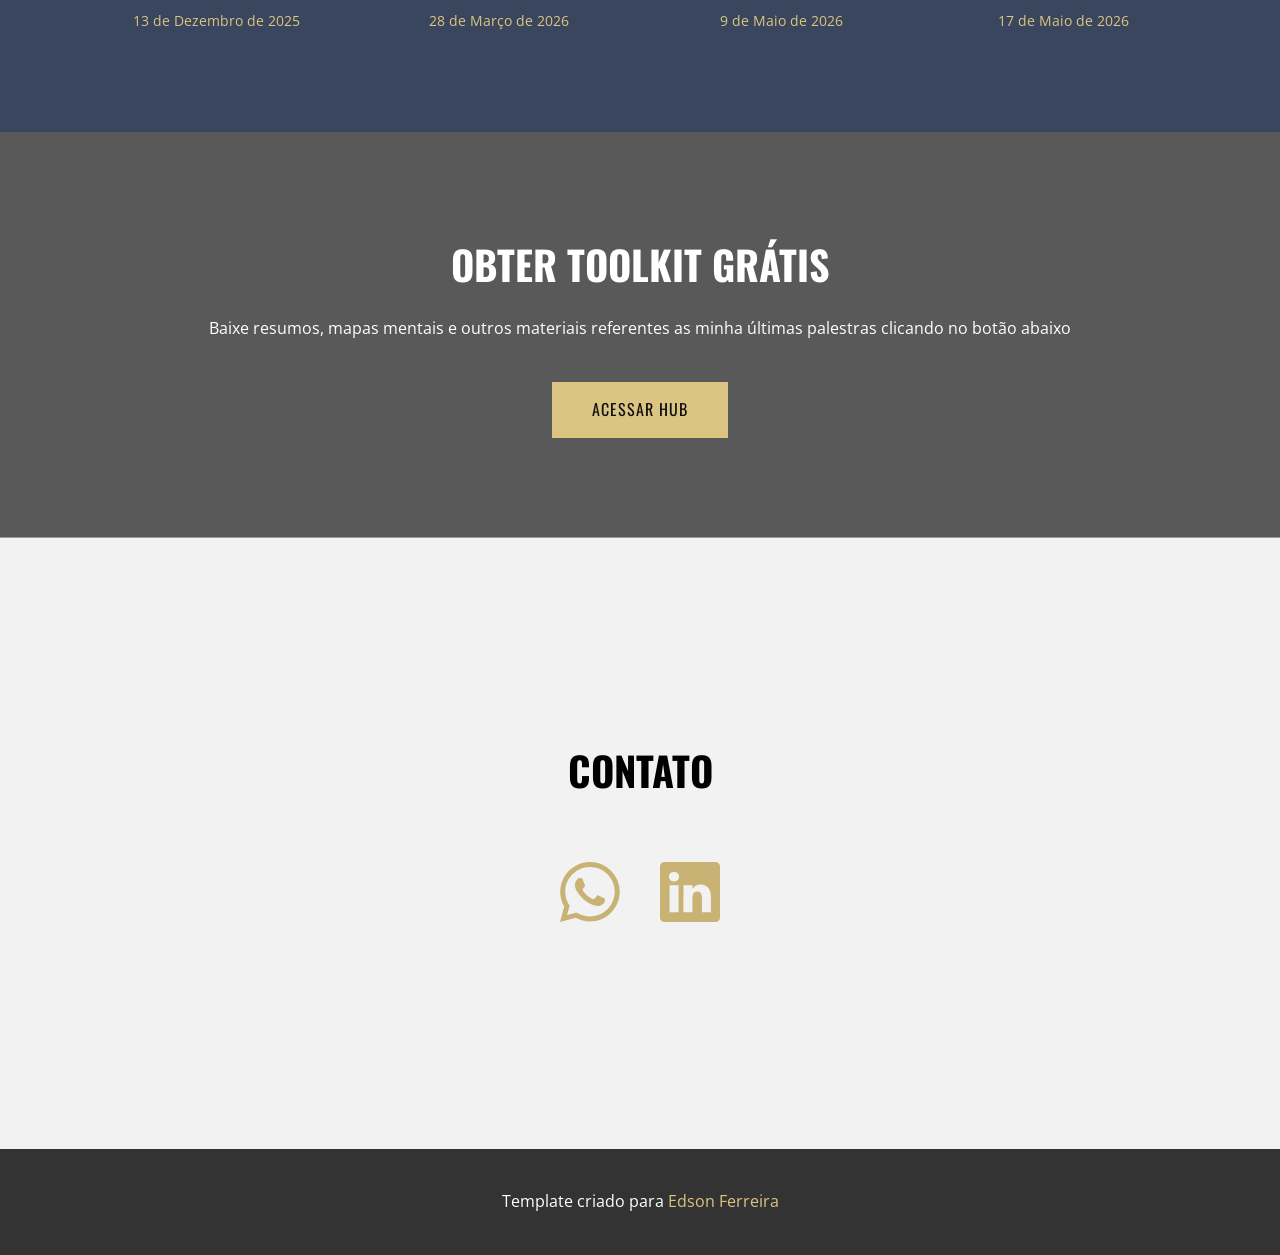
==== commit 99b4c423: "update" ====
--- a/docs/index.html
+++ b/docs/index.html
@@ -15,7 +15,7 @@
             
             <div class="hero-content">
                 <h1>Engenharia de OPSEC e Redução de Atribuição</h1>
-                <h3>Edson Ferreira - Palestrante BSides 17 de maio de 2026</h3>
+                <h3>Edson Ferreira - Palestrante BSides-SP 17 de maio de 2026</h3>
                 <a href="https://mega.nz/folder/L7QgiaBL#qpqI33E7wtn1FtwdtGyBEA" target="_blank" class="btn">ACESSE O TOOLKIT</a>
             </div>
         </div>
@@ -111,7 +111,7 @@
                 <div class="team-member">
                     <img src="img/bsidessp.jpg" alt="DevFest">
                     <h5>BSides SP</h5>
-                    <p>16 de Maio de 2026</p>
+                    <p>17 de Maio de 2026</p>
                 </div>
             </div>
         </div>
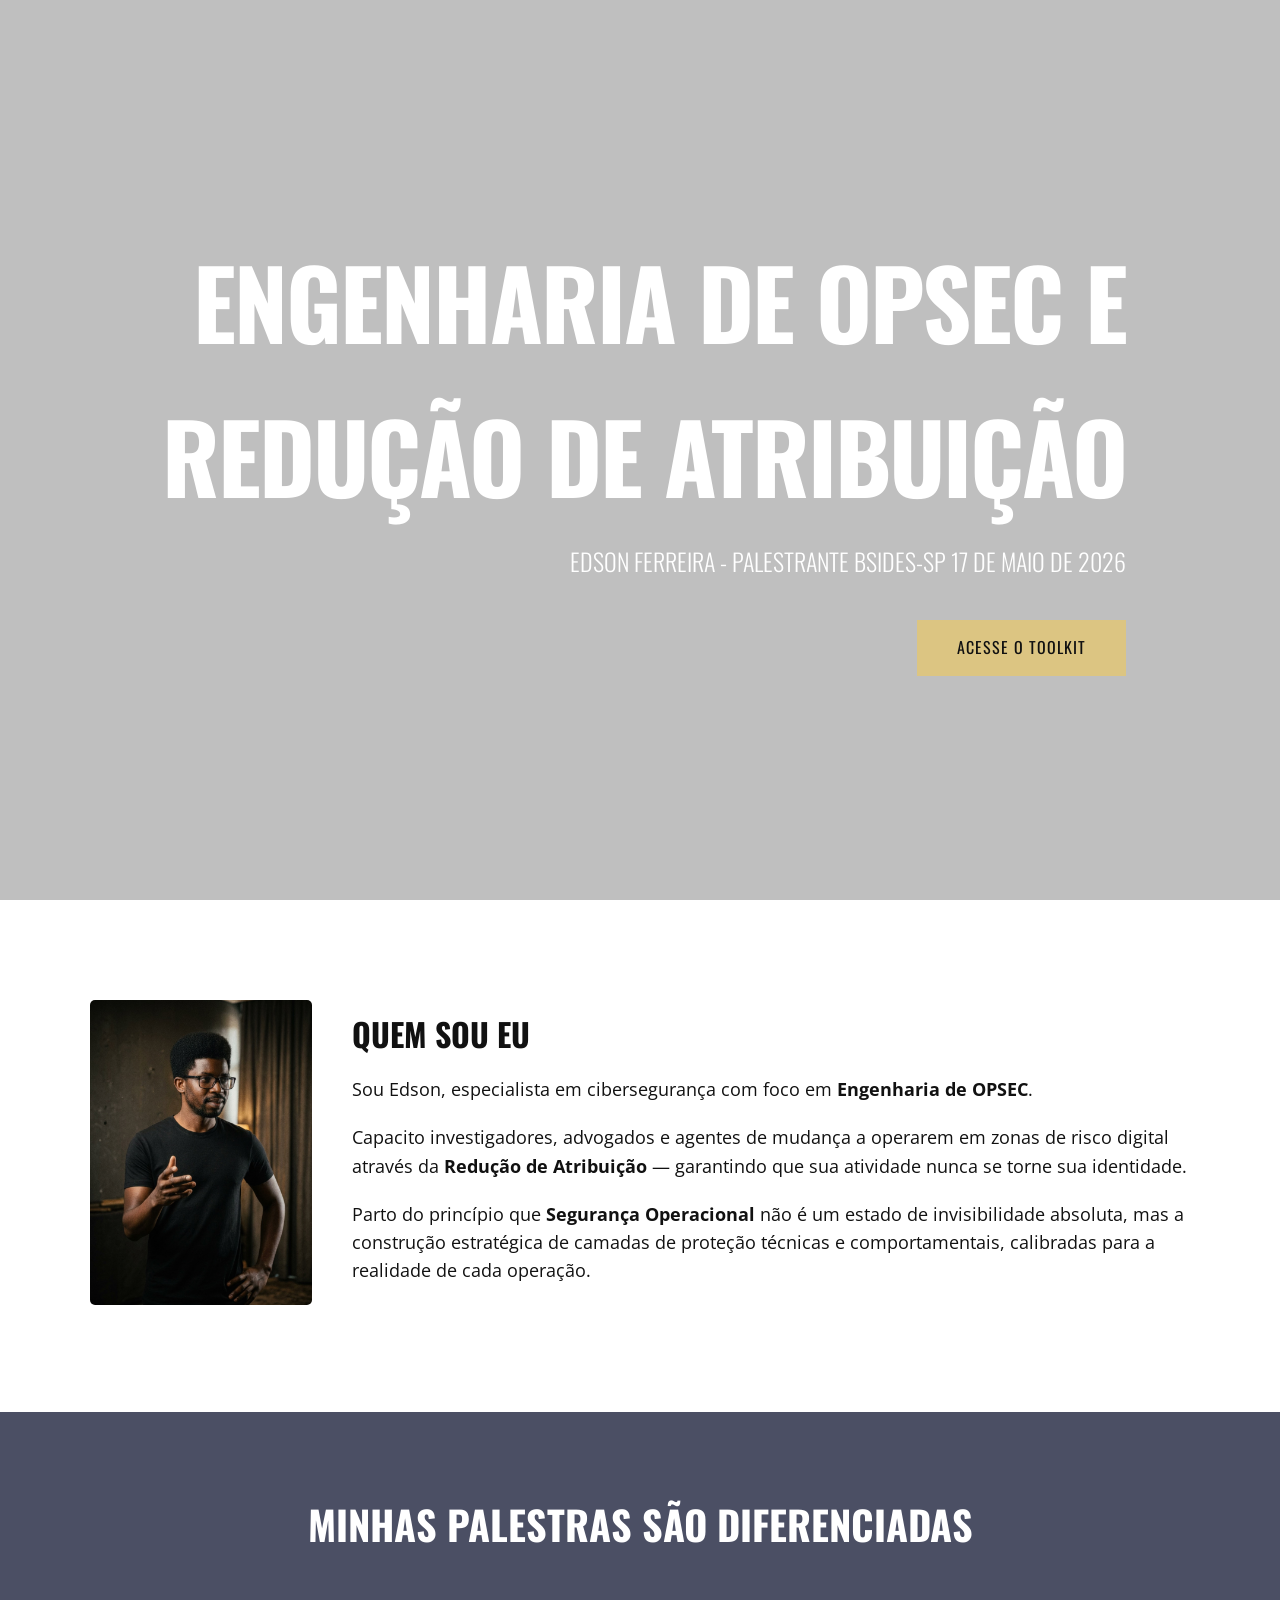
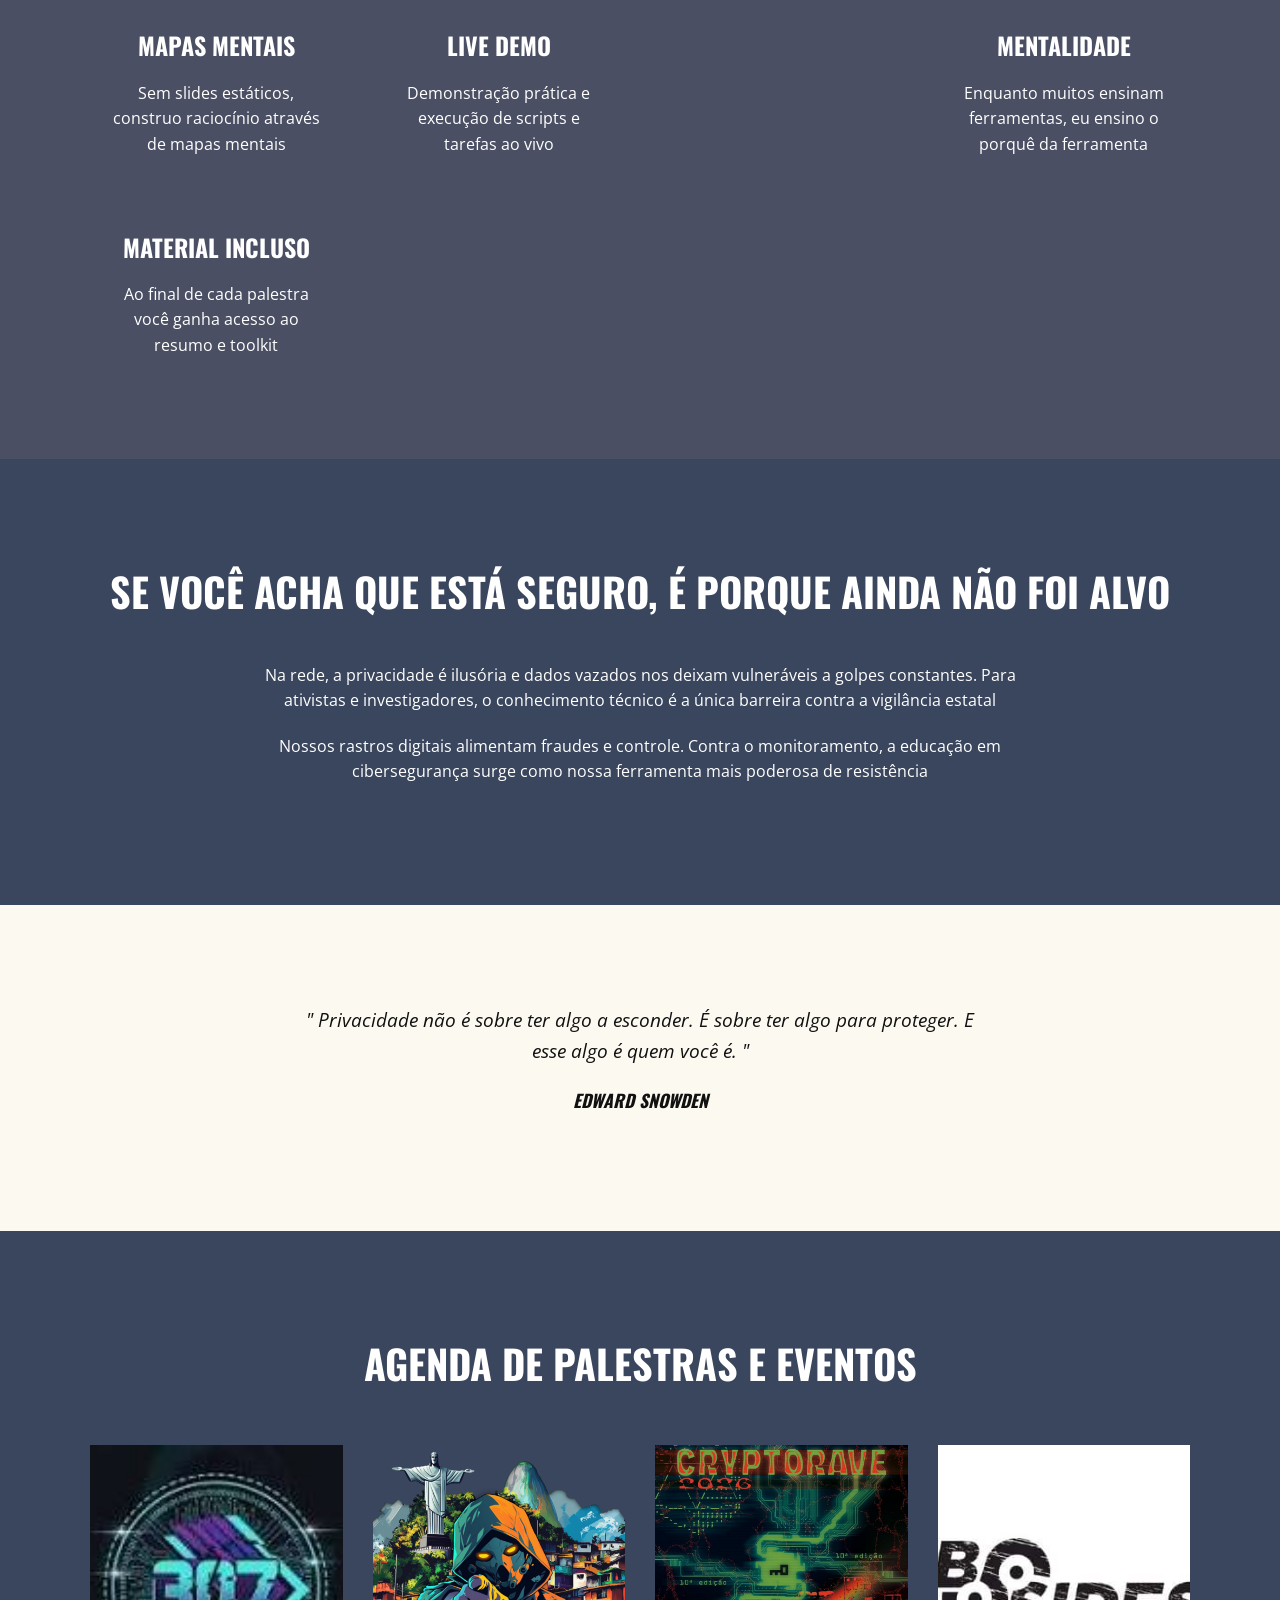
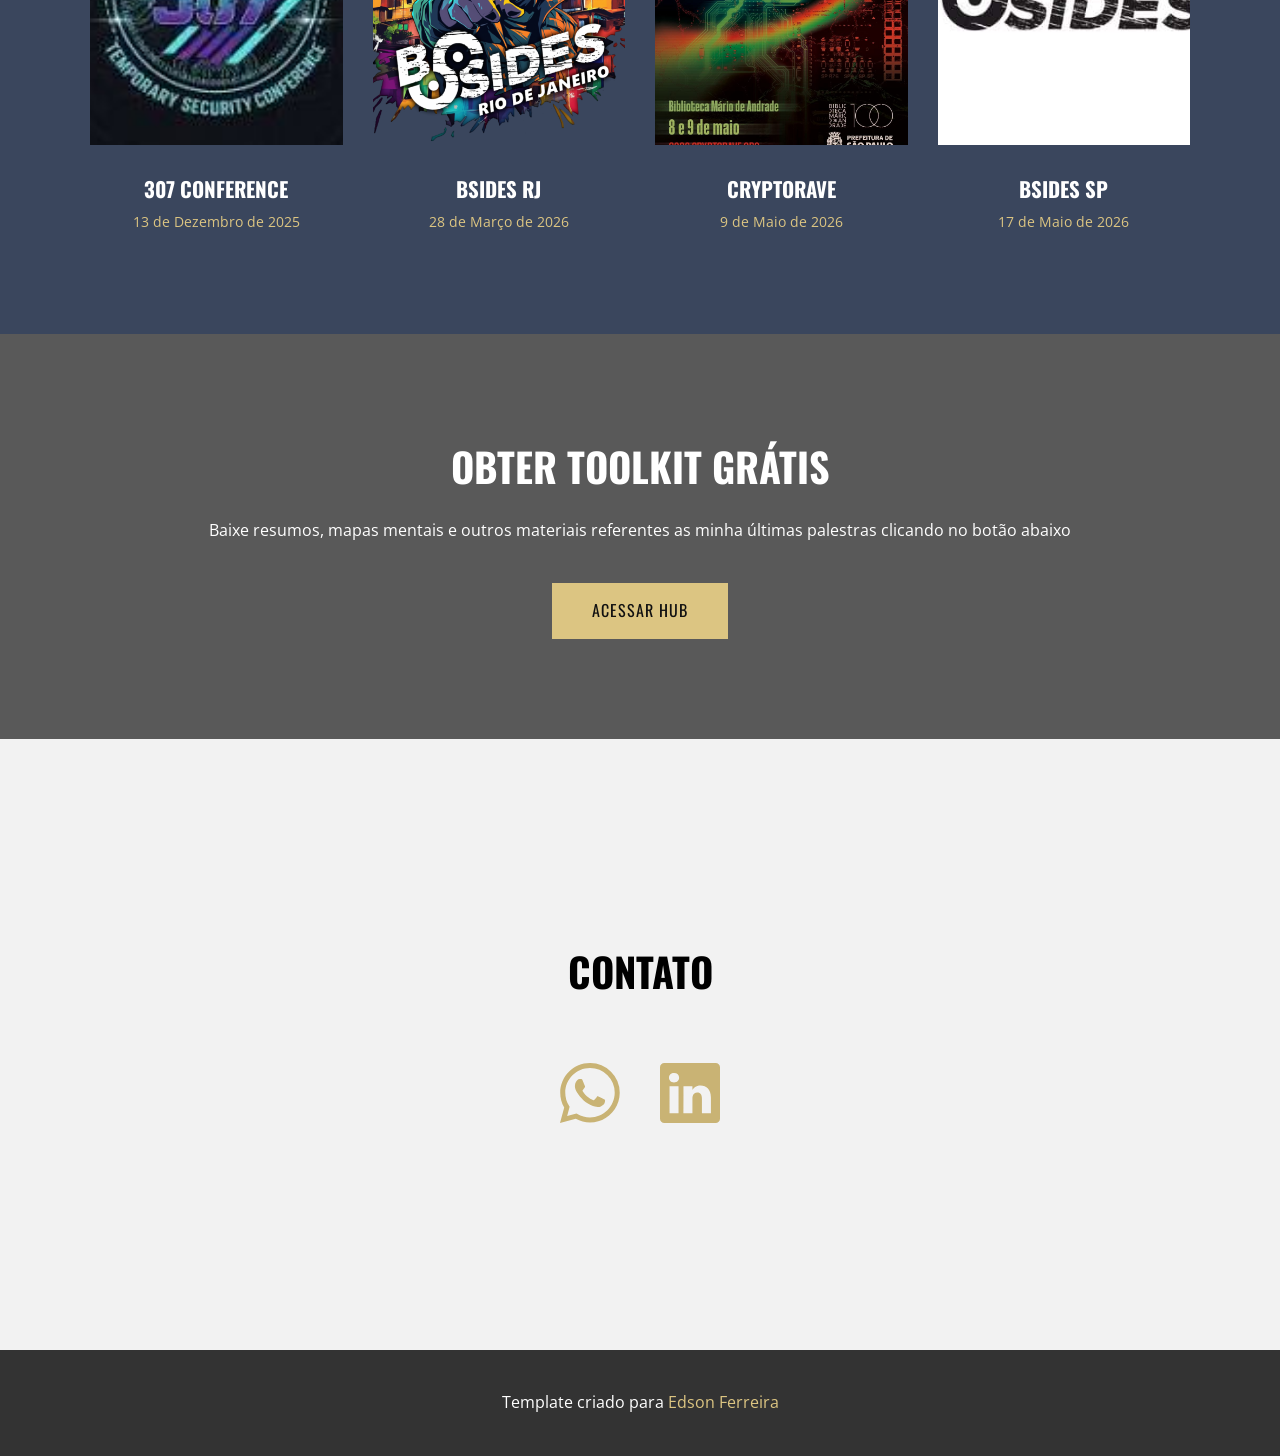
==== commit cb519c6e: "Integrate Google News script and button Added Google News script and preferred source button." ====
--- a/docs/index.html
+++ b/docs/index.html
@@ -6,6 +6,7 @@
     <title>Palestrante Edson Ferreira</title>
     <link rel="stylesheet" href="style.css">
     <link href="https://fonts.googleapis.com/css2?family=Oswald:wght@300;400;700&family=Open+Sans:wght@300;400;600;700&display=swap" rel="stylesheet">
+    <script async src="https://news.google.com/swg/js/v1/publisher.js"></script>
 </head>
 <body>
 
@@ -53,6 +54,7 @@
                     <h3>Live Demo</h3>
                     <p>Demonstração prática e execução de scripts e tarefas ao vivo</p>
                 </div>
+                <div google-add-preferred-source-btn></div>
                 <div class="diff-item">
                     <h3>Mentalidade</h3>
                     <p>Enquanto muitos ensinam ferramentas, eu ensino o porquê da ferramenta</p>
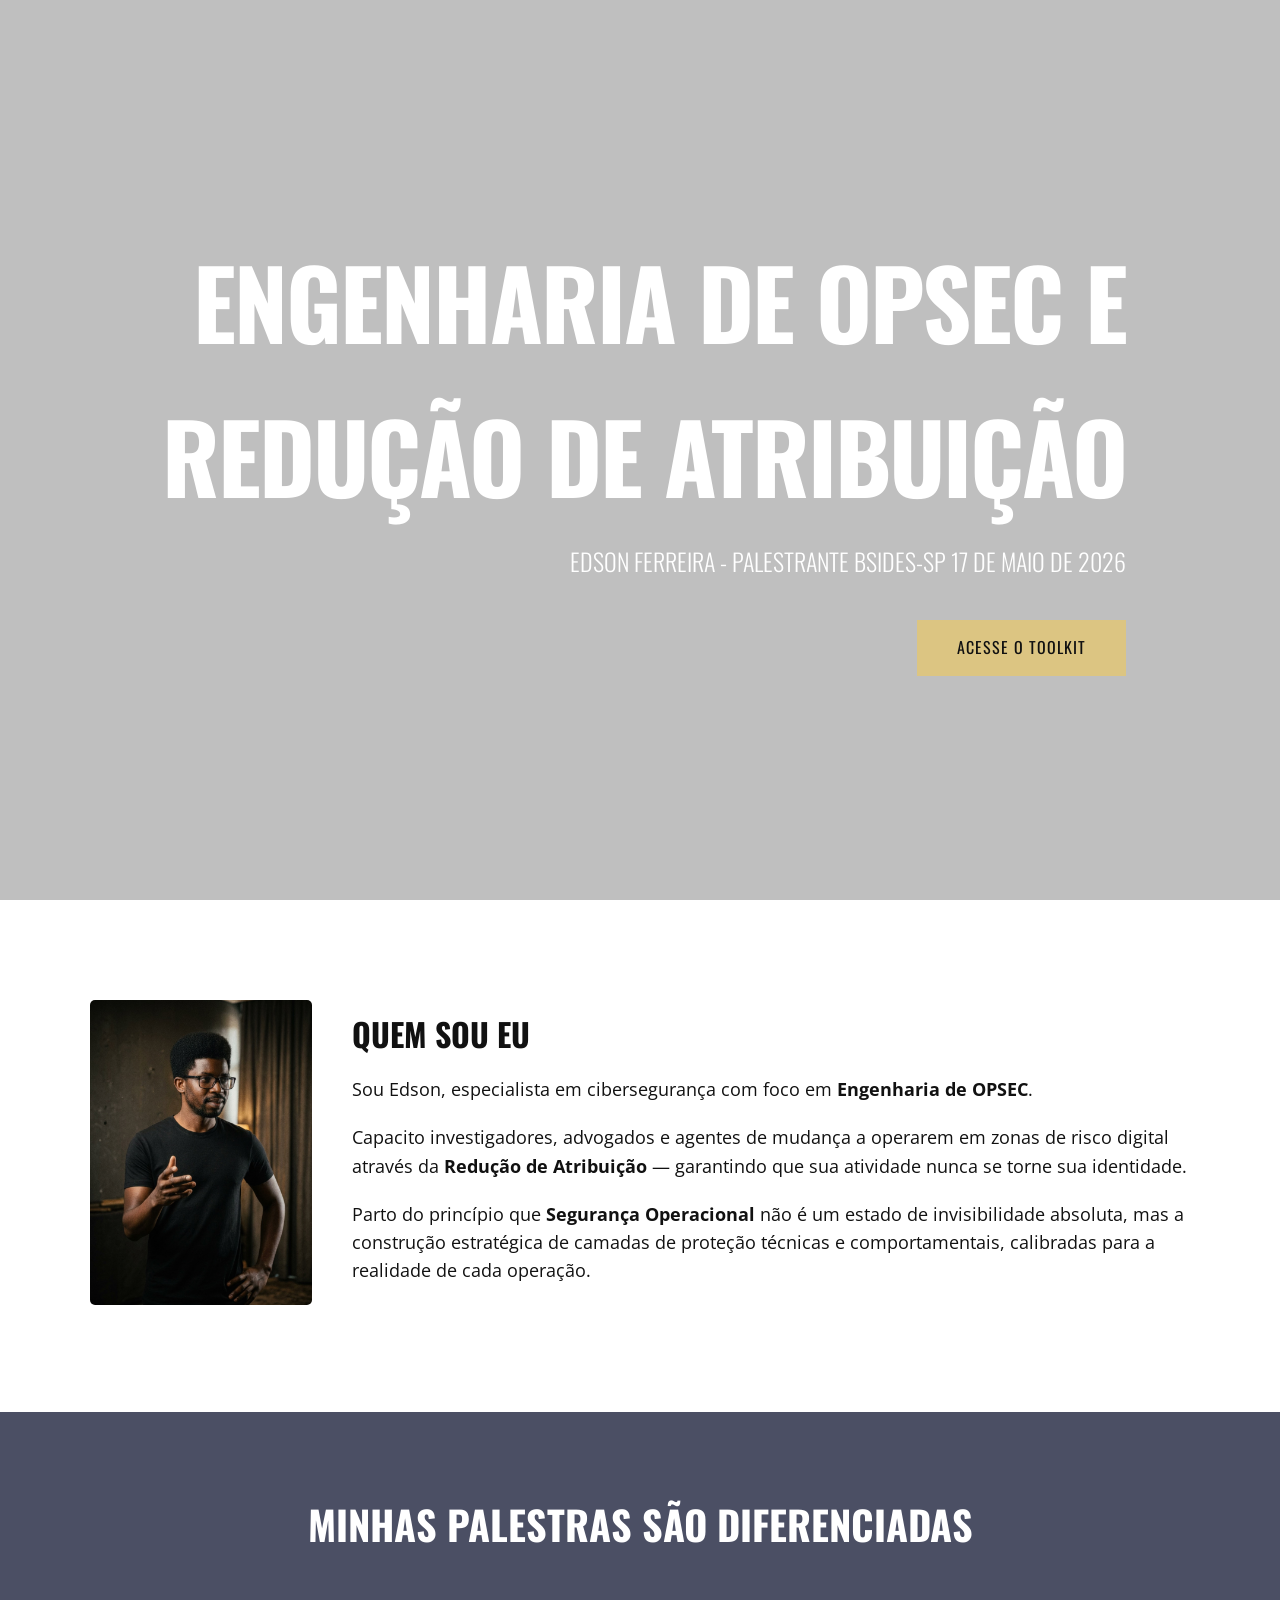
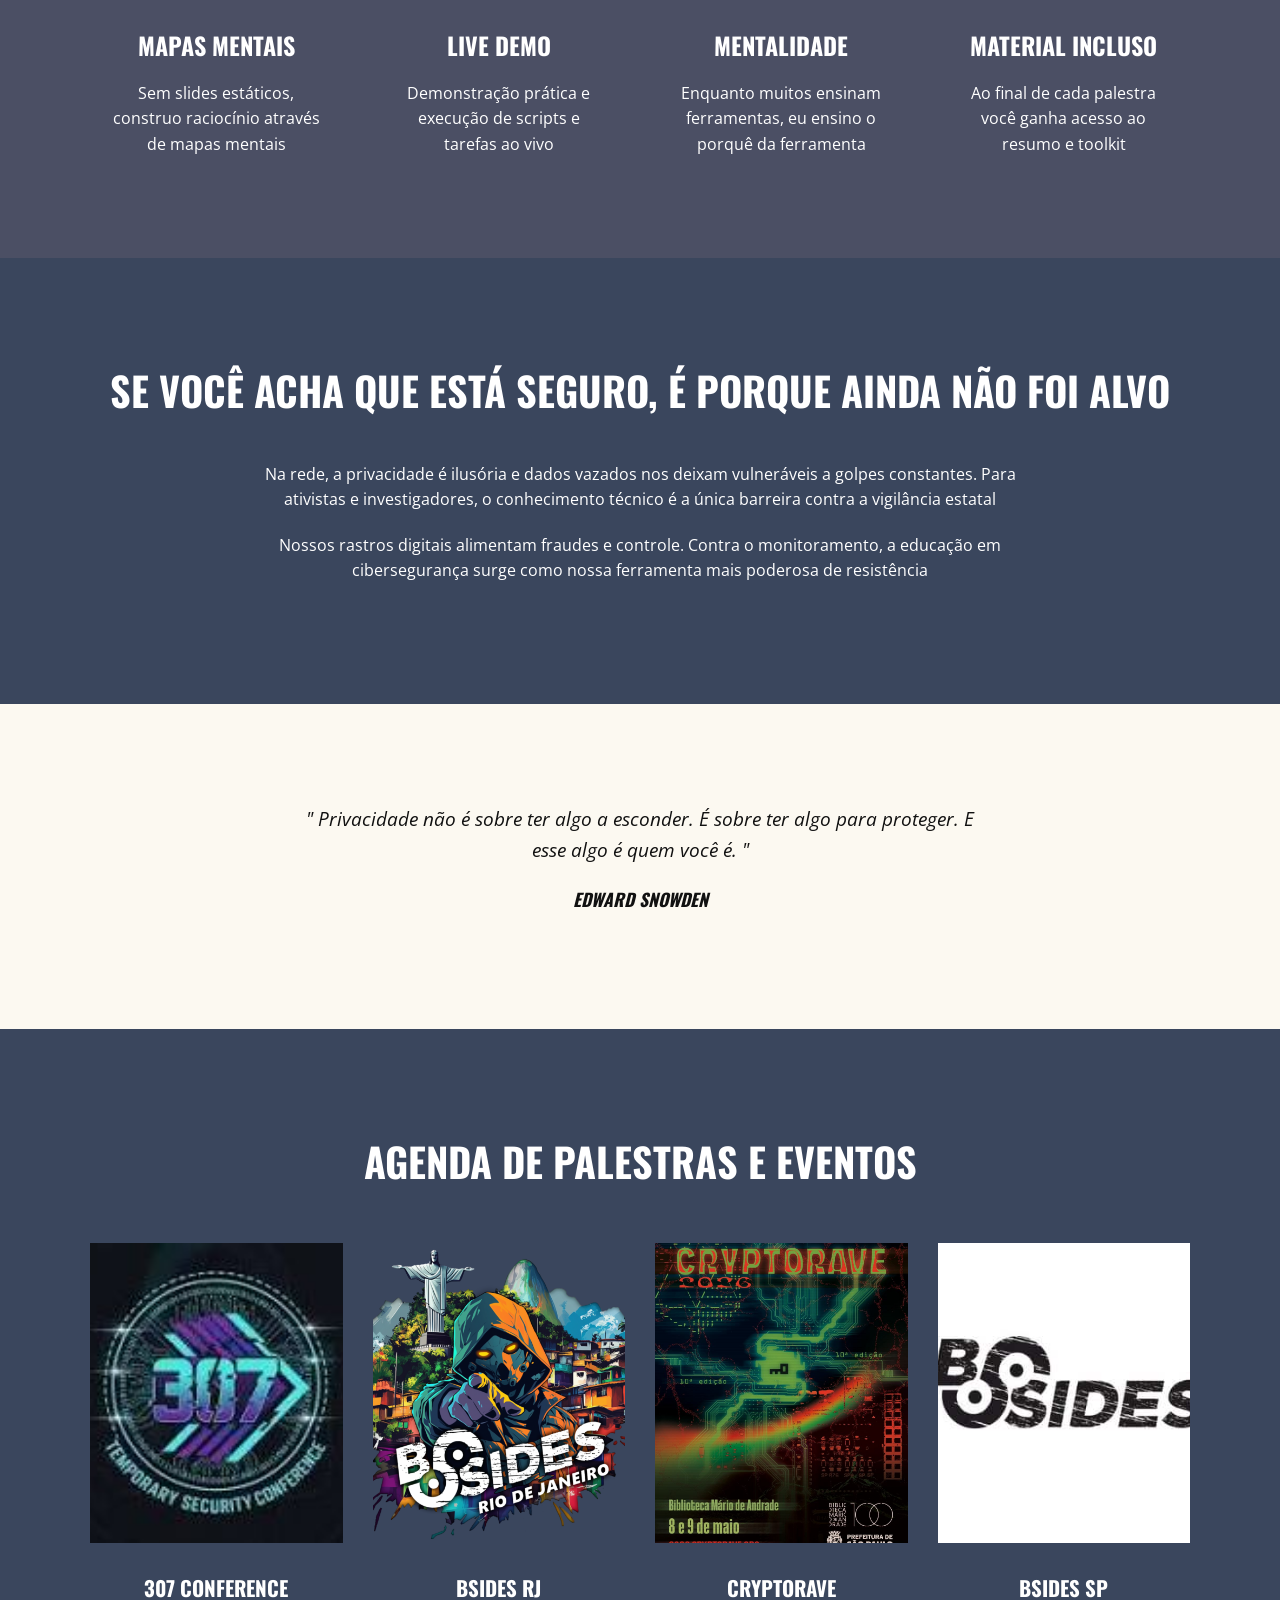
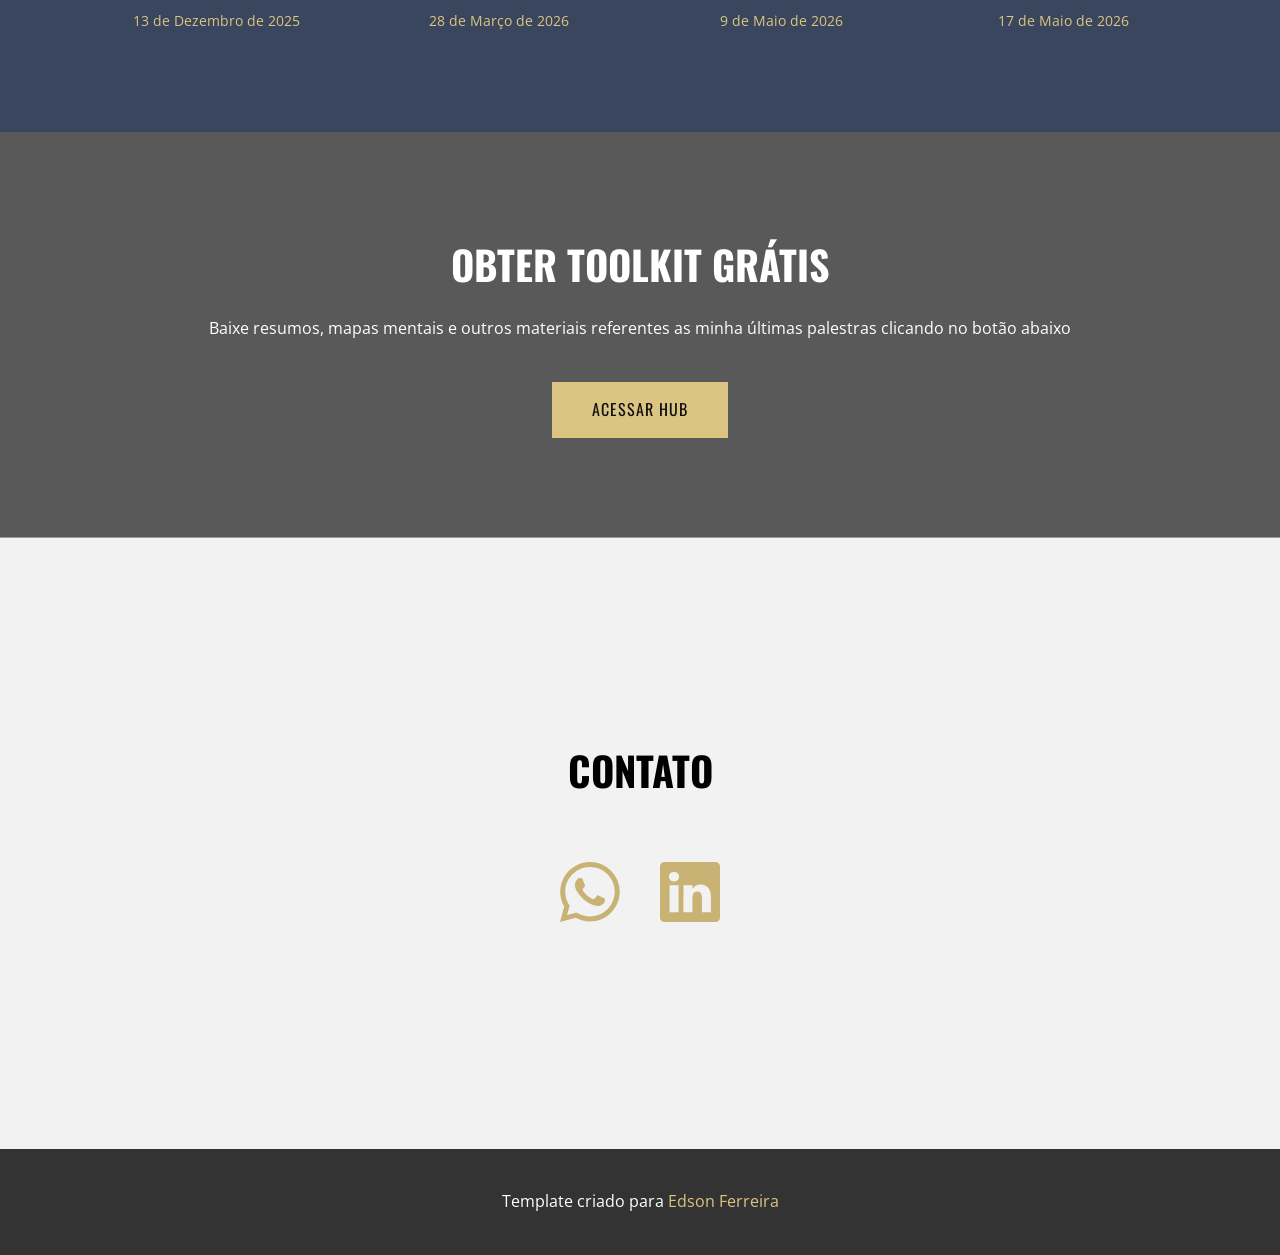
==== commit 1a96d113: "Add preferred source button to footer and demo section" ====
--- a/docs/index.html
+++ b/docs/index.html
@@ -54,7 +54,7 @@
                     <h3>Live Demo</h3>
                     <p>Demonstração prática e execução de scripts e tarefas ao vivo</p>
                 </div>
-                <div google-add-preferred-source-btn></div>
+               
                 <div class="diff-item">
                     <h3>Mentalidade</h3>
                     <p>Enquanto muitos ensinam ferramentas, eu ensino o porquê da ferramenta</p>
@@ -159,6 +159,7 @@
     <!-- Footer -->
     <footer>
         <div class="container">
+             <div google-add-preferred-source-btn></div>
             <p>Template criado para <a href="#">Edson Ferreira</a></p>
         </div>
     </footer>
